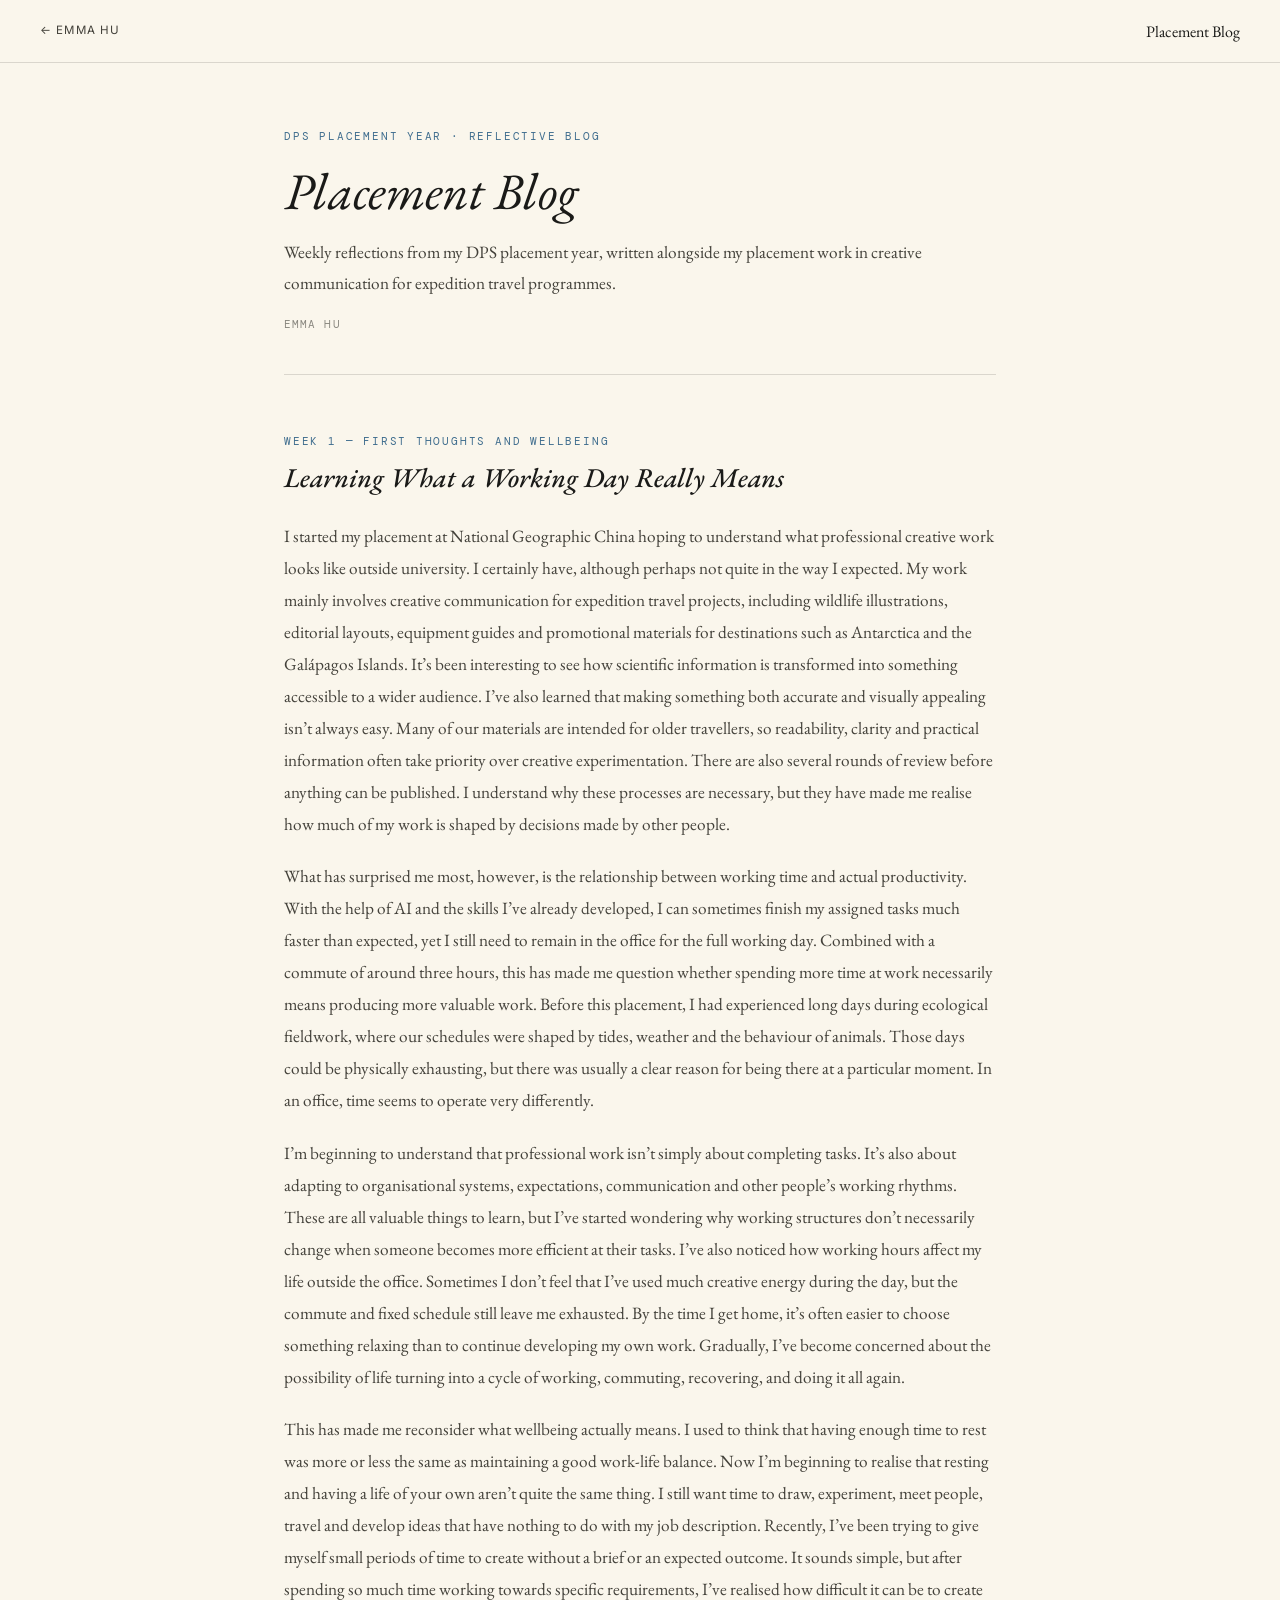
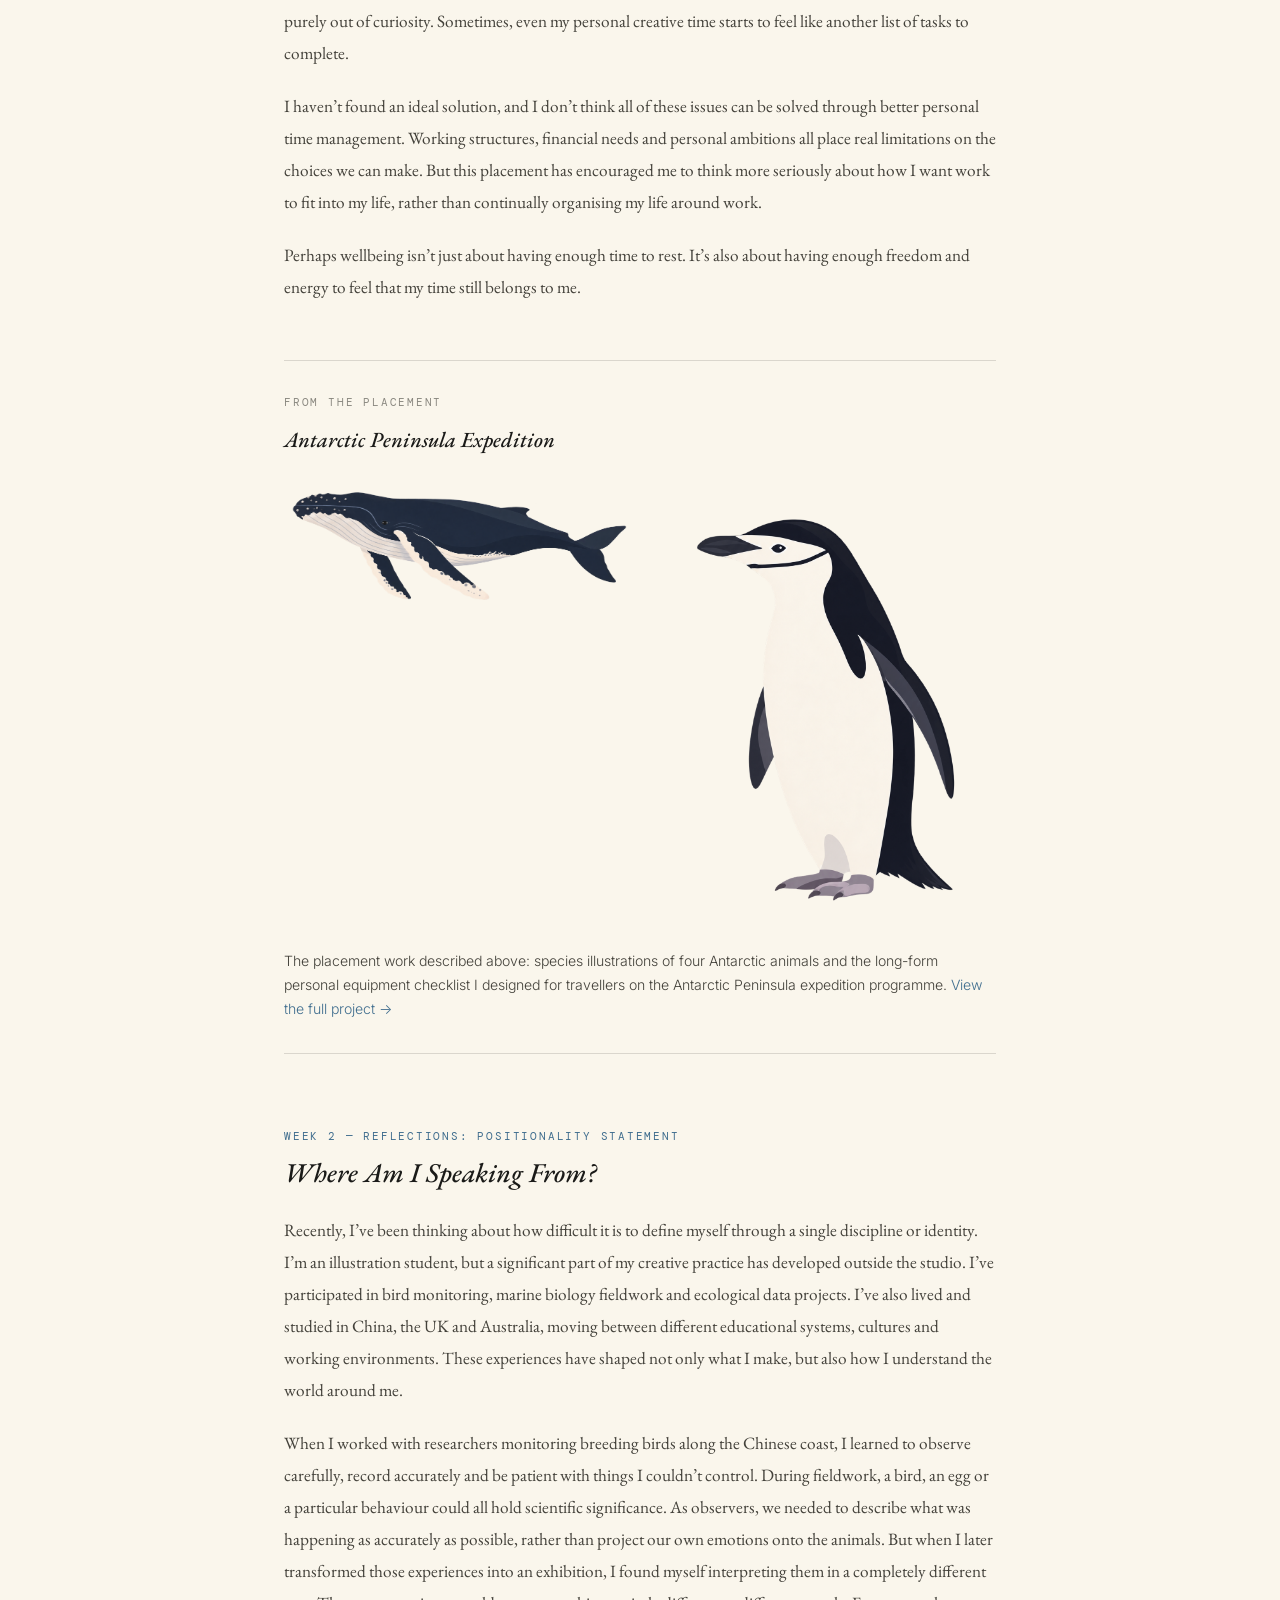
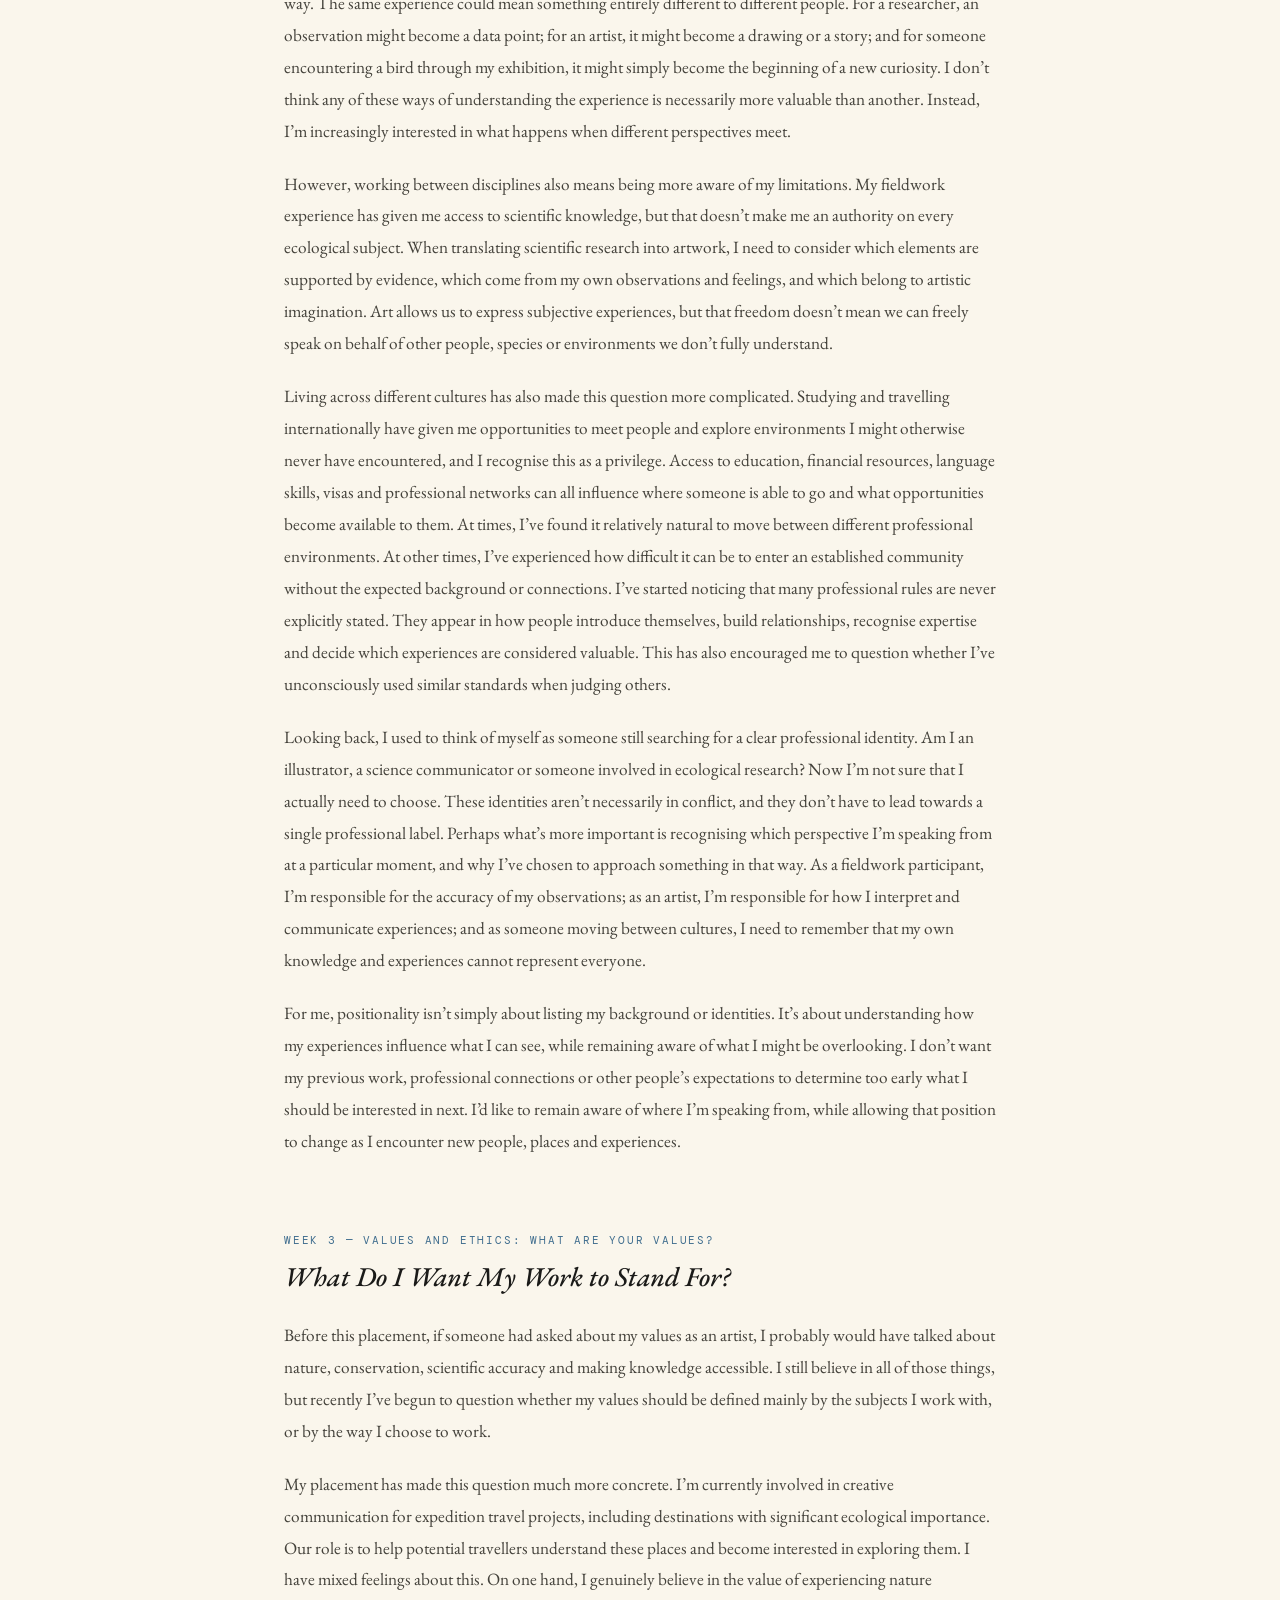
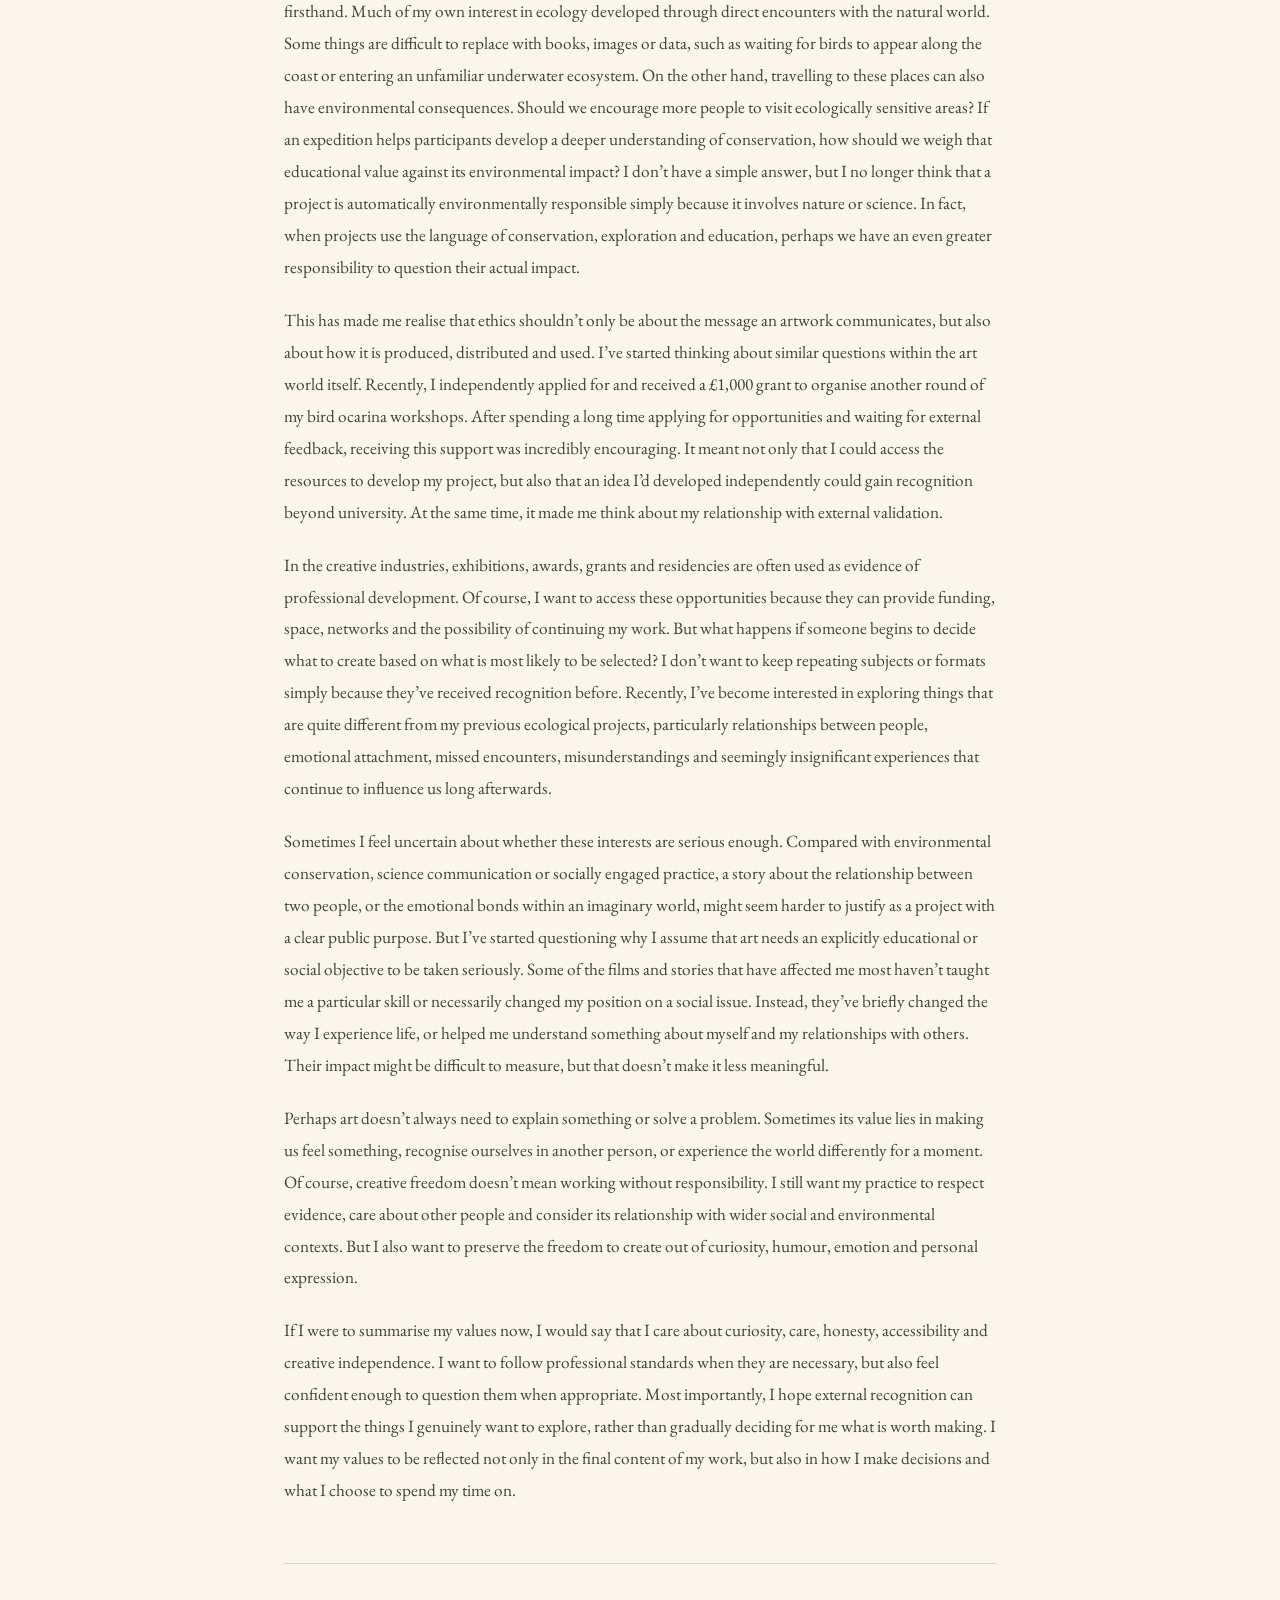
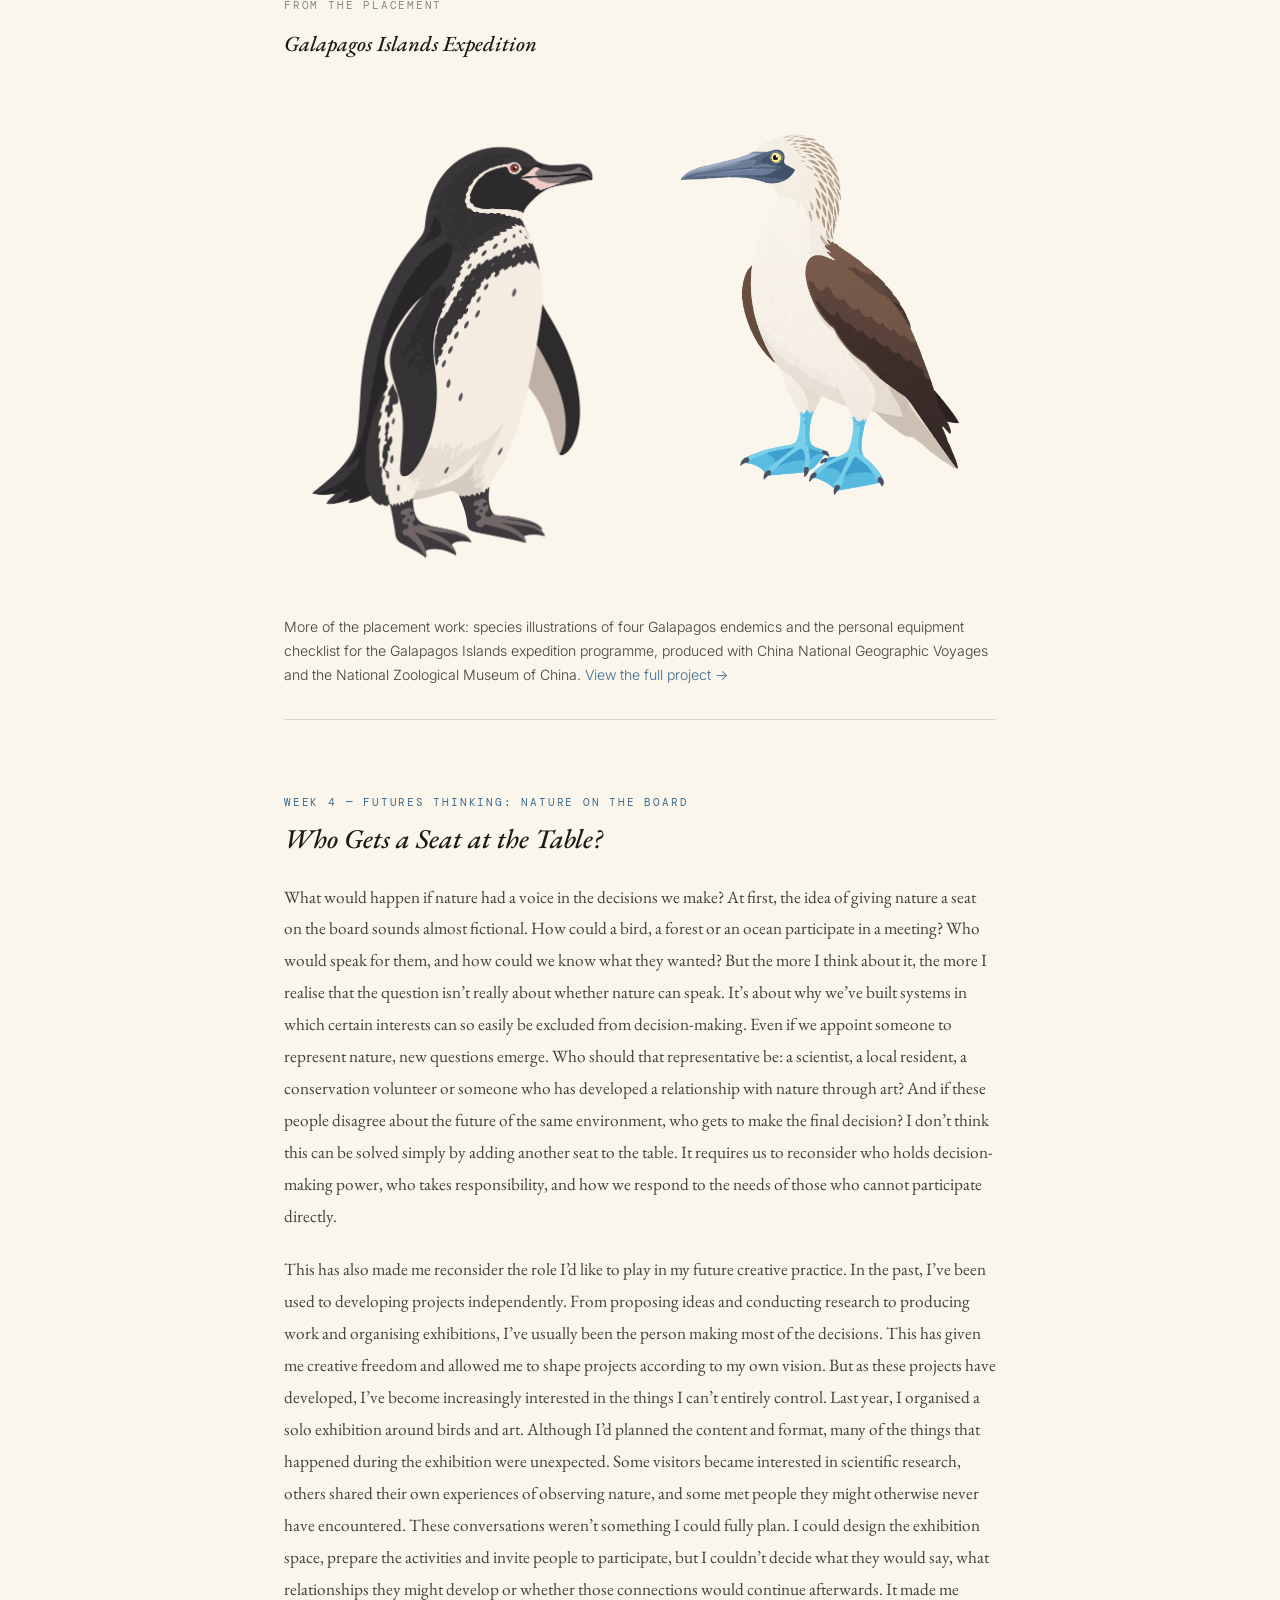
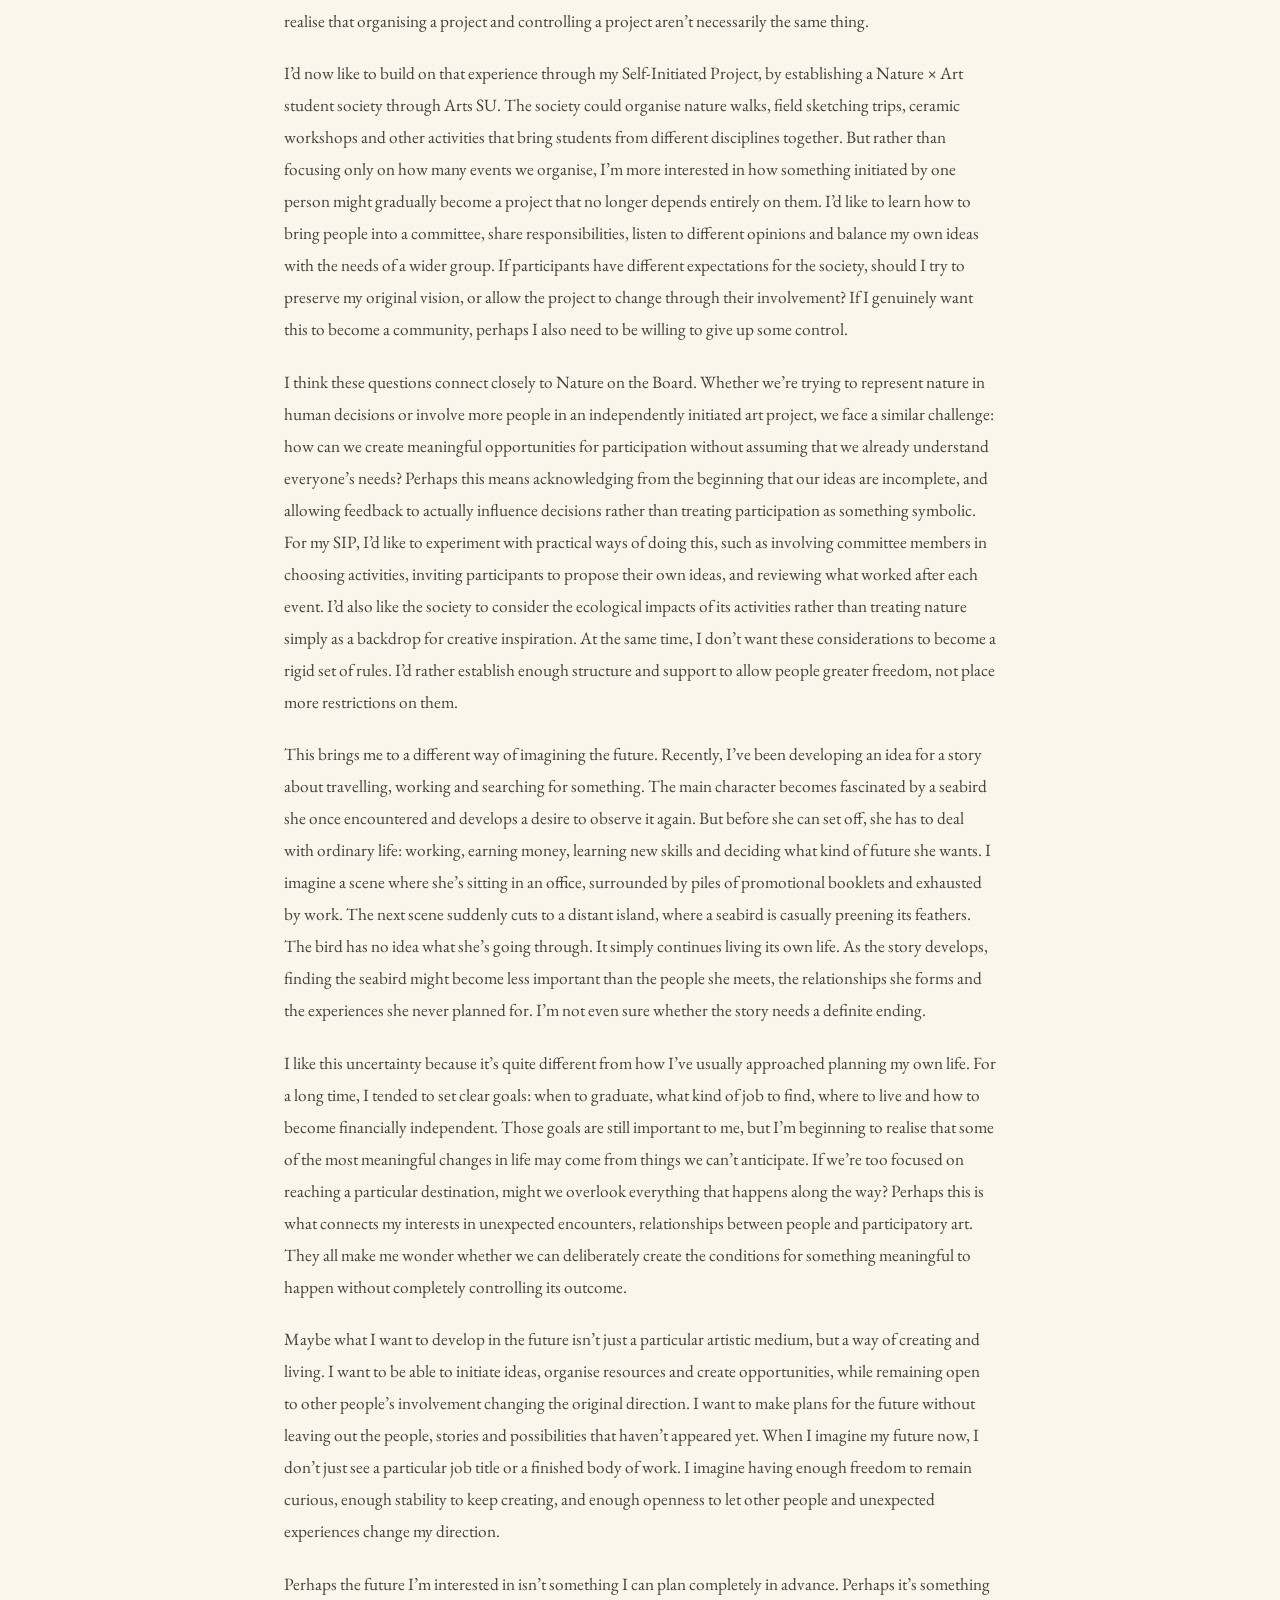
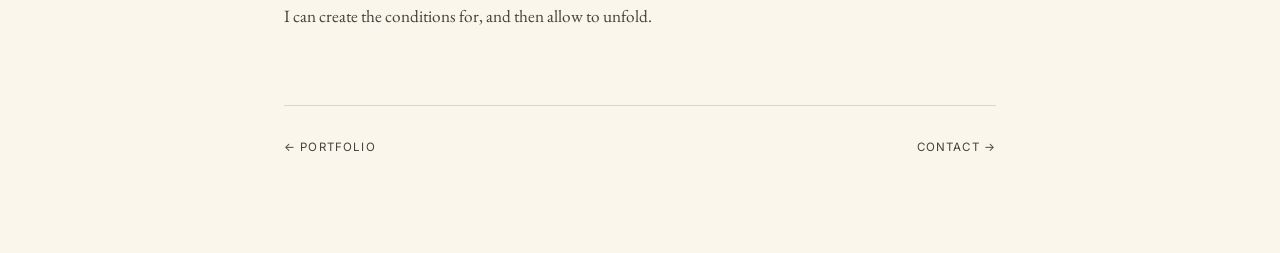
==== dps-blog.html @ 4bc69ae4 "Add DPS placement blog page with Week 1-4 reflections" ====
<!DOCTYPE html>
<html lang="en">
<head>
<meta charset="UTF-8">
<meta name="viewport" content="width=device-width, initial-scale=1.0">
<title>Placement Blog — Emma Hu</title>
<link rel="preconnect" href="https://fonts.googleapis.com">
<link rel="preconnect" href="https://fonts.gstatic.com" crossorigin>
<link href="https://fonts.googleapis.com/css2?family=EB+Garamond:ital,wght@0,400;0,500;1,400;1,500&family=DM+Mono:wght@300;400&family=Inter:wght@300;400;500&display=swap" rel="stylesheet">
<style>
  :root {
    --ink: #1a1a18;
    --ink-2: #43413a;
    --ink-3: #8a8880;
    --accent: #3f6d8e;
    --rule: rgba(26,24,20,0.14);
    --serif: 'EB Garamond', Georgia, serif;
    --mono: 'DM Mono', monospace;
    --sans: 'Inter', system-ui, sans-serif;
  }
  *, *::before, *::after { box-sizing: border-box; margin: 0; padding: 0; }
  body {
    background: #faf6ec;
    color: var(--ink);
    font-family: var(--serif);
    font-size: 18px;
    line-height: 1.7;
    -webkit-font-smoothing: antialiased;
  }
  nav {
    display: flex;
    align-items: center;
    justify-content: space-between;
    padding: 1.1rem 2.5rem;
    border-bottom: 0.5px solid var(--rule);
  }
  .nav-back {
    font-family: var(--sans);
    font-size: 0.72rem;
    letter-spacing: 0.1em;
    text-transform: uppercase;
    color: var(--ink-2);
    text-decoration: none;
  }
  .nav-back:hover { color: var(--accent); }
  .nav-title { font-family: var(--serif); font-size: 1rem; }
  .wrap { max-width: 760px; margin: 0 auto; padding: 4rem 1.5rem 6rem; }
  .eyebrow {
    font-family: var(--mono);
    font-size: 0.7rem;
    letter-spacing: 0.16em;
    text-transform: uppercase;
    color: var(--accent);
    margin-bottom: 1rem;
  }
  h1 {
    font-family: var(--serif);
    font-size: clamp(2rem, 5vw, 3.2rem);
    font-weight: 400;
    font-style: italic;
    line-height: 1.15;
    margin-bottom: 1rem;
  }
  .intro {
    font-size: 1.08rem;
    color: var(--ink-2);
    line-height: 1.8;
    margin-bottom: 1rem;
    max-width: 640px;
  }
  .byline {
    font-family: var(--mono);
    font-size: 0.68rem;
    letter-spacing: 0.1em;
    color: var(--ink-3);
    text-transform: uppercase;
    padding-bottom: 2.5rem;
    border-bottom: 0.5px solid var(--rule);
    margin-bottom: 3.5rem;
  }
  article { margin-bottom: 4.5rem; }
  .week-label {
    font-family: var(--mono);
    font-size: 0.7rem;
    letter-spacing: 0.16em;
    text-transform: uppercase;
    color: var(--accent);
    margin-bottom: 0.6rem;
  }
  h2 {
    font-family: var(--serif);
    font-size: 1.7rem;
    font-weight: 500;
    font-style: italic;
    line-height: 1.25;
    margin-bottom: 1.6rem;
  }
  article p {
    font-size: 1.08rem;
    color: var(--ink-2);
    line-height: 1.85;
    margin-bottom: 1.3rem;
  }
  article p:last-child { margin-bottom: 0; }
  .project-insert {
    border-top: 0.5px solid var(--rule);
    border-bottom: 0.5px solid var(--rule);
    padding: 2rem 0;
    margin: -1rem 0 4.5rem;
  }
  .project-insert .week-label { color: var(--ink-3); }
  .project-insert h3 {
    font-family: var(--serif);
    font-size: 1.35rem;
    font-weight: 500;
    font-style: italic;
    margin-bottom: 1.2rem;
  }
  .insert-grid {
    display: grid;
    grid-template-columns: 1fr 1fr;
    gap: 1rem;
    margin-bottom: 1rem;
  }
  .insert-grid img { width: 100%; height: auto; display: block; }
  .insert-text {
    font-family: var(--sans);
    font-size: 0.88rem;
    font-weight: 300;
    color: var(--ink-2);
    line-height: 1.7;
  }
  .insert-text a { color: var(--accent); text-decoration: none; }
  .insert-text a:hover { text-decoration: underline; }
  .end-mark {
    border-top: 0.5px solid var(--rule);
    padding-top: 2rem;
    display: flex;
    justify-content: space-between;
  }
  .end-mark a {
    font-family: var(--sans);
    font-size: 0.72rem;
    letter-spacing: 0.1em;
    text-transform: uppercase;
    color: var(--ink-2);
    text-decoration: none;
  }
  .end-mark a:hover { color: var(--accent); }
  @media (max-width: 640px) {
    .wrap { padding: 3rem 1.2rem 5rem; }
    .insert-grid { grid-template-columns: 1fr; }
  }
</style>
</head>
<body>

<nav>
  <a href="index.html" class="nav-back">← Emma Hu</a>
  <span class="nav-title">Placement Blog</span>
</nav>

<div class="wrap">

  <p class="eyebrow">DPS Placement Year · Reflective Blog</p>
  <h1>Placement Blog</h1>
  <p class="intro">Weekly reflections from my DPS placement year, written alongside my placement work in creative communication for expedition travel programmes.</p>
  <p class="byline">Emma Hu</p>

  <article>
    <p class="week-label">Week 1 — First Thoughts and Wellbeing</p>
    <h2>Learning What a Working Day Really Means</h2>
    <p>I started my placement at National Geographic China hoping to understand what professional creative work looks like outside university. I certainly have, although perhaps not quite in the way I expected. My work mainly involves creative communication for expedition travel projects, including wildlife illustrations, editorial layouts, equipment guides and promotional materials for destinations such as Antarctica and the Galápagos Islands. It’s been interesting to see how scientific information is transformed into something accessible to a wider audience. I’ve also learned that making something both accurate and visually appealing isn’t always easy. Many of our materials are intended for older travellers, so readability, clarity and practical information often take priority over creative experimentation. There are also several rounds of review before anything can be published. I understand why these processes are necessary, but they have made me realise how much of my work is shaped by decisions made by other people.</p>
    <p>What has surprised me most, however, is the relationship between working time and actual productivity. With the help of AI and the skills I’ve already developed, I can sometimes finish my assigned tasks much faster than expected, yet I still need to remain in the office for the full working day. Combined with a commute of around three hours, this has made me question whether spending more time at work necessarily means producing more valuable work. Before this placement, I had experienced long days during ecological fieldwork, where our schedules were shaped by tides, weather and the behaviour of animals. Those days could be physically exhausting, but there was usually a clear reason for being there at a particular moment. In an office, time seems to operate very differently.</p>
    <p>I’m beginning to understand that professional work isn’t simply about completing tasks. It’s also about adapting to organisational systems, expectations, communication and other people’s working rhythms. These are all valuable things to learn, but I’ve started wondering why working structures don’t necessarily change when someone becomes more efficient at their tasks. I’ve also noticed how working hours affect my life outside the office. Sometimes I don’t feel that I’ve used much creative energy during the day, but the commute and fixed schedule still leave me exhausted. By the time I get home, it’s often easier to choose something relaxing than to continue developing my own work. Gradually, I’ve become concerned about the possibility of life turning into a cycle of working, commuting, recovering, and doing it all again.</p>
    <p>This has made me reconsider what wellbeing actually means. I used to think that having enough time to rest was more or less the same as maintaining a good work-life balance. Now I’m beginning to realise that resting and having a life of your own aren’t quite the same thing. I still want time to draw, experiment, meet people, travel and develop ideas that have nothing to do with my job description. Recently, I’ve been trying to give myself small periods of time to create without a brief or an expected outcome. It sounds simple, but after spending so much time working towards specific requirements, I’ve realised how difficult it can be to create purely out of curiosity. Sometimes, even my personal creative time starts to feel like another list of tasks to complete.</p>
    <p>I haven’t found an ideal solution, and I don’t think all of these issues can be solved through better personal time management. Working structures, financial needs and personal ambitions all place real limitations on the choices we can make. But this placement has encouraged me to think more seriously about how I want work to fit into my life, rather than continually organising my life around work.</p>
    <p>Perhaps wellbeing isn’t just about having enough time to rest. It’s also about having enough freedom and energy to feel that my time still belongs to me.</p>
  </article>

  <div class="project-insert">
    <p class="week-label">From the placement</p>
    <h3>Antarctic Peninsula Expedition</h3>
    <div class="insert-grid">
      <img src="antarctic-humpback-whale.png" alt="Scientific illustration of a humpback whale surfacing"/>
      <img src="antarctic-chinstrap-penguin.png" alt="Scientific illustration of a chinstrap penguin standing on snow"/>
    </div>
    <p class="insert-text">The placement work described above: species illustrations of four Antarctic animals and the long-form personal equipment checklist I designed for travellers on the Antarctic Peninsula expedition programme. <a href="project-08.html">View the full project →</a></p>
  </div>

  <article>
    <p class="week-label">Week 2 — Reflections: Positionality Statement</p>
    <h2>Where Am I Speaking From?</h2>
    <p>Recently, I’ve been thinking about how difficult it is to define myself through a single discipline or identity. I’m an illustration student, but a significant part of my creative practice has developed outside the studio. I’ve participated in bird monitoring, marine biology fieldwork and ecological data projects. I’ve also lived and studied in China, the UK and Australia, moving between different educational systems, cultures and working environments. These experiences have shaped not only what I make, but also how I understand the world around me.</p>
    <p>When I worked with researchers monitoring breeding birds along the Chinese coast, I learned to observe carefully, record accurately and be patient with things I couldn’t control. During fieldwork, a bird, an egg or a particular behaviour could all hold scientific significance. As observers, we needed to describe what was happening as accurately as possible, rather than project our own emotions onto the animals. But when I later transformed those experiences into an exhibition, I found myself interpreting them in a completely different way. The same experience could mean something entirely different to different people. For a researcher, an observation might become a data point; for an artist, it might become a drawing or a story; and for someone encountering a bird through my exhibition, it might simply become the beginning of a new curiosity. I don’t think any of these ways of understanding the experience is necessarily more valuable than another. Instead, I’m increasingly interested in what happens when different perspectives meet.</p>
    <p>However, working between disciplines also means being more aware of my limitations. My fieldwork experience has given me access to scientific knowledge, but that doesn’t make me an authority on every ecological subject. When translating scientific research into artwork, I need to consider which elements are supported by evidence, which come from my own observations and feelings, and which belong to artistic imagination. Art allows us to express subjective experiences, but that freedom doesn’t mean we can freely speak on behalf of other people, species or environments we don’t fully understand.</p>
    <p>Living across different cultures has also made this question more complicated. Studying and travelling internationally have given me opportunities to meet people and explore environments I might otherwise never have encountered, and I recognise this as a privilege. Access to education, financial resources, language skills, visas and professional networks can all influence where someone is able to go and what opportunities become available to them. At times, I’ve found it relatively natural to move between different professional environments. At other times, I’ve experienced how difficult it can be to enter an established community without the expected background or connections. I’ve started noticing that many professional rules are never explicitly stated. They appear in how people introduce themselves, build relationships, recognise expertise and decide which experiences are considered valuable. This has also encouraged me to question whether I’ve unconsciously used similar standards when judging others.</p>
    <p>Looking back, I used to think of myself as someone still searching for a clear professional identity. Am I an illustrator, a science communicator or someone involved in ecological research? Now I’m not sure that I actually need to choose. These identities aren’t necessarily in conflict, and they don’t have to lead towards a single professional label. Perhaps what’s more important is recognising which perspective I’m speaking from at a particular moment, and why I’ve chosen to approach something in that way. As a fieldwork participant, I’m responsible for the accuracy of my observations; as an artist, I’m responsible for how I interpret and communicate experiences; and as someone moving between cultures, I need to remember that my own knowledge and experiences cannot represent everyone.</p>
    <p>For me, positionality isn’t simply about listing my background or identities. It’s about understanding how my experiences influence what I can see, while remaining aware of what I might be overlooking. I don’t want my previous work, professional connections or other people’s expectations to determine too early what I should be interested in next. I’d like to remain aware of where I’m speaking from, while allowing that position to change as I encounter new people, places and experiences.</p>
  </article>

  <article>
    <p class="week-label">Week 3 — Values and Ethics: What Are Your Values?</p>
    <h2>What Do I Want My Work to Stand For?</h2>
    <p>Before this placement, if someone had asked about my values as an artist, I probably would have talked about nature, conservation, scientific accuracy and making knowledge accessible. I still believe in all of those things, but recently I’ve begun to question whether my values should be defined mainly by the subjects I work with, or by the way I choose to work.</p>
    <p>My placement has made this question much more concrete. I’m currently involved in creative communication for expedition travel projects, including destinations with significant ecological importance. Our role is to help potential travellers understand these places and become interested in exploring them. I have mixed feelings about this. On one hand, I genuinely believe in the value of experiencing nature firsthand. Much of my own interest in ecology developed through direct encounters with the natural world. Some things are difficult to replace with books, images or data, such as waiting for birds to appear along the coast or entering an unfamiliar underwater ecosystem. On the other hand, travelling to these places can also have environmental consequences. Should we encourage more people to visit ecologically sensitive areas? If an expedition helps participants develop a deeper understanding of conservation, how should we weigh that educational value against its environmental impact? I don’t have a simple answer, but I no longer think that a project is automatically environmentally responsible simply because it involves nature or science. In fact, when projects use the language of conservation, exploration and education, perhaps we have an even greater responsibility to question their actual impact.</p>
    <p>This has made me realise that ethics shouldn’t only be about the message an artwork communicates, but also about how it is produced, distributed and used. I’ve started thinking about similar questions within the art world itself. Recently, I independently applied for and received a £1,000 grant to organise another round of my bird ocarina workshops. After spending a long time applying for opportunities and waiting for external feedback, receiving this support was incredibly encouraging. It meant not only that I could access the resources to develop my project, but also that an idea I’d developed independently could gain recognition beyond university. At the same time, it made me think about my relationship with external validation.</p>
    <p>In the creative industries, exhibitions, awards, grants and residencies are often used as evidence of professional development. Of course, I want to access these opportunities because they can provide funding, space, networks and the possibility of continuing my work. But what happens if someone begins to decide what to create based on what is most likely to be selected? I don’t want to keep repeating subjects or formats simply because they’ve received recognition before. Recently, I’ve become interested in exploring things that are quite different from my previous ecological projects, particularly relationships between people, emotional attachment, missed encounters, misunderstandings and seemingly insignificant experiences that continue to influence us long afterwards.</p>
    <p>Sometimes I feel uncertain about whether these interests are serious enough. Compared with environmental conservation, science communication or socially engaged practice, a story about the relationship between two people, or the emotional bonds within an imaginary world, might seem harder to justify as a project with a clear public purpose. But I’ve started questioning why I assume that art needs an explicitly educational or social objective to be taken seriously. Some of the films and stories that have affected me most haven’t taught me a particular skill or necessarily changed my position on a social issue. Instead, they’ve briefly changed the way I experience life, or helped me understand something about myself and my relationships with others. Their impact might be difficult to measure, but that doesn’t make it less meaningful.</p>
    <p>Perhaps art doesn’t always need to explain something or solve a problem. Sometimes its value lies in making us feel something, recognise ourselves in another person, or experience the world differently for a moment. Of course, creative freedom doesn’t mean working without responsibility. I still want my practice to respect evidence, care about other people and consider its relationship with wider social and environmental contexts. But I also want to preserve the freedom to create out of curiosity, humour, emotion and personal expression.</p>
    <p>If I were to summarise my values now, I would say that I care about curiosity, care, honesty, accessibility and creative independence. I want to follow professional standards when they are necessary, but also feel confident enough to question them when appropriate. Most importantly, I hope external recognition can support the things I genuinely want to explore, rather than gradually deciding for me what is worth making. I want my values to be reflected not only in the final content of my work, but also in how I make decisions and what I choose to spend my time on.</p>
  </article>

  <div class="project-insert">
    <p class="week-label">From the placement</p>
    <h3>Galapagos Islands Expedition</h3>
    <div class="insert-grid">
      <img src="galapagos-penguin.png" alt="Scientific illustration of a Galapagos penguin standing"/>
      <img src="galapagos-blue-footed-booby.png" alt="Scientific illustration of a blue-footed booby standing"/>
    </div>
    <p class="insert-text">More of the placement work: species illustrations of four Galapagos endemics and the personal equipment checklist for the Galapagos Islands expedition programme, produced with China National Geographic Voyages and the National Zoological Museum of China. <a href="project-09.html">View the full project →</a></p>
  </div>

  <article>
    <p class="week-label">Week 4 — Futures Thinking: Nature on the Board</p>
    <h2>Who Gets a Seat at the Table?</h2>
    <p>What would happen if nature had a voice in the decisions we make? At first, the idea of giving nature a seat on the board sounds almost fictional. How could a bird, a forest or an ocean participate in a meeting? Who would speak for them, and how could we know what they wanted? But the more I think about it, the more I realise that the question isn’t really about whether nature can speak. It’s about why we’ve built systems in which certain interests can so easily be excluded from decision-making. Even if we appoint someone to represent nature, new questions emerge. Who should that representative be: a scientist, a local resident, a conservation volunteer or someone who has developed a relationship with nature through art? And if these people disagree about the future of the same environment, who gets to make the final decision? I don’t think this can be solved simply by adding another seat to the table. It requires us to reconsider who holds decision-making power, who takes responsibility, and how we respond to the needs of those who cannot participate directly.</p>
    <p>This has also made me reconsider the role I’d like to play in my future creative practice. In the past, I’ve been used to developing projects independently. From proposing ideas and conducting research to producing work and organising exhibitions, I’ve usually been the person making most of the decisions. This has given me creative freedom and allowed me to shape projects according to my own vision. But as these projects have developed, I’ve become increasingly interested in the things I can’t entirely control. Last year, I organised a solo exhibition around birds and art. Although I’d planned the content and format, many of the things that happened during the exhibition were unexpected. Some visitors became interested in scientific research, others shared their own experiences of observing nature, and some met people they might otherwise never have encountered. These conversations weren’t something I could fully plan. I could design the exhibition space, prepare the activities and invite people to participate, but I couldn’t decide what they would say, what relationships they might develop or whether those connections would continue afterwards. It made me realise that organising a project and controlling a project aren’t necessarily the same thing.</p>
    <p>I’d now like to build on that experience through my Self-Initiated Project, by establishing a Nature × Art student society through Arts SU. The society could organise nature walks, field sketching trips, ceramic workshops and other activities that bring students from different disciplines together. But rather than focusing only on how many events we organise, I’m more interested in how something initiated by one person might gradually become a project that no longer depends entirely on them. I’d like to learn how to bring people into a committee, share responsibilities, listen to different opinions and balance my own ideas with the needs of a wider group. If participants have different expectations for the society, should I try to preserve my original vision, or allow the project to change through their involvement? If I genuinely want this to become a community, perhaps I also need to be willing to give up some control.</p>
    <p>I think these questions connect closely to Nature on the Board. Whether we’re trying to represent nature in human decisions or involve more people in an independently initiated art project, we face a similar challenge: how can we create meaningful opportunities for participation without assuming that we already understand everyone’s needs? Perhaps this means acknowledging from the beginning that our ideas are incomplete, and allowing feedback to actually influence decisions rather than treating participation as something symbolic. For my SIP, I’d like to experiment with practical ways of doing this, such as involving committee members in choosing activities, inviting participants to propose their own ideas, and reviewing what worked after each event. I’d also like the society to consider the ecological impacts of its activities rather than treating nature simply as a backdrop for creative inspiration. At the same time, I don’t want these considerations to become a rigid set of rules. I’d rather establish enough structure and support to allow people greater freedom, not place more restrictions on them.</p>
    <p>This brings me to a different way of imagining the future. Recently, I’ve been developing an idea for a story about travelling, working and searching for something. The main character becomes fascinated by a seabird she once encountered and develops a desire to observe it again. But before she can set off, she has to deal with ordinary life: working, earning money, learning new skills and deciding what kind of future she wants. I imagine a scene where she’s sitting in an office, surrounded by piles of promotional booklets and exhausted by work. The next scene suddenly cuts to a distant island, where a seabird is casually preening its feathers. The bird has no idea what she’s going through. It simply continues living its own life. As the story develops, finding the seabird might become less important than the people she meets, the relationships she forms and the experiences she never planned for. I’m not even sure whether the story needs a definite ending.</p>
    <p>I like this uncertainty because it’s quite different from how I’ve usually approached planning my own life. For a long time, I tended to set clear goals: when to graduate, what kind of job to find, where to live and how to become financially independent. Those goals are still important to me, but I’m beginning to realise that some of the most meaningful changes in life may come from things we can’t anticipate. If we’re too focused on reaching a particular destination, might we overlook everything that happens along the way? Perhaps this is what connects my interests in unexpected encounters, relationships between people and participatory art. They all make me wonder whether we can deliberately create the conditions for something meaningful to happen without completely controlling its outcome.</p>
    <p>Maybe what I want to develop in the future isn’t just a particular artistic medium, but a way of creating and living. I want to be able to initiate ideas, organise resources and create opportunities, while remaining open to other people’s involvement changing the original direction. I want to make plans for the future without leaving out the people, stories and possibilities that haven’t appeared yet. When I imagine my future now, I don’t just see a particular job title or a finished body of work. I imagine having enough freedom to remain curious, enough stability to keep creating, and enough openness to let other people and unexpected experiences change my direction.</p>
    <p>Perhaps the future I’m interested in isn’t something I can plan completely in advance. Perhaps it’s something I can create the conditions for, and then allow to unfold.</p>
  </article>

  <div class="end-mark">
    <a href="index.html">← Portfolio</a>
    <a href="index.html#contact">Contact →</a>
  </div>

</div>
</body>
</html>
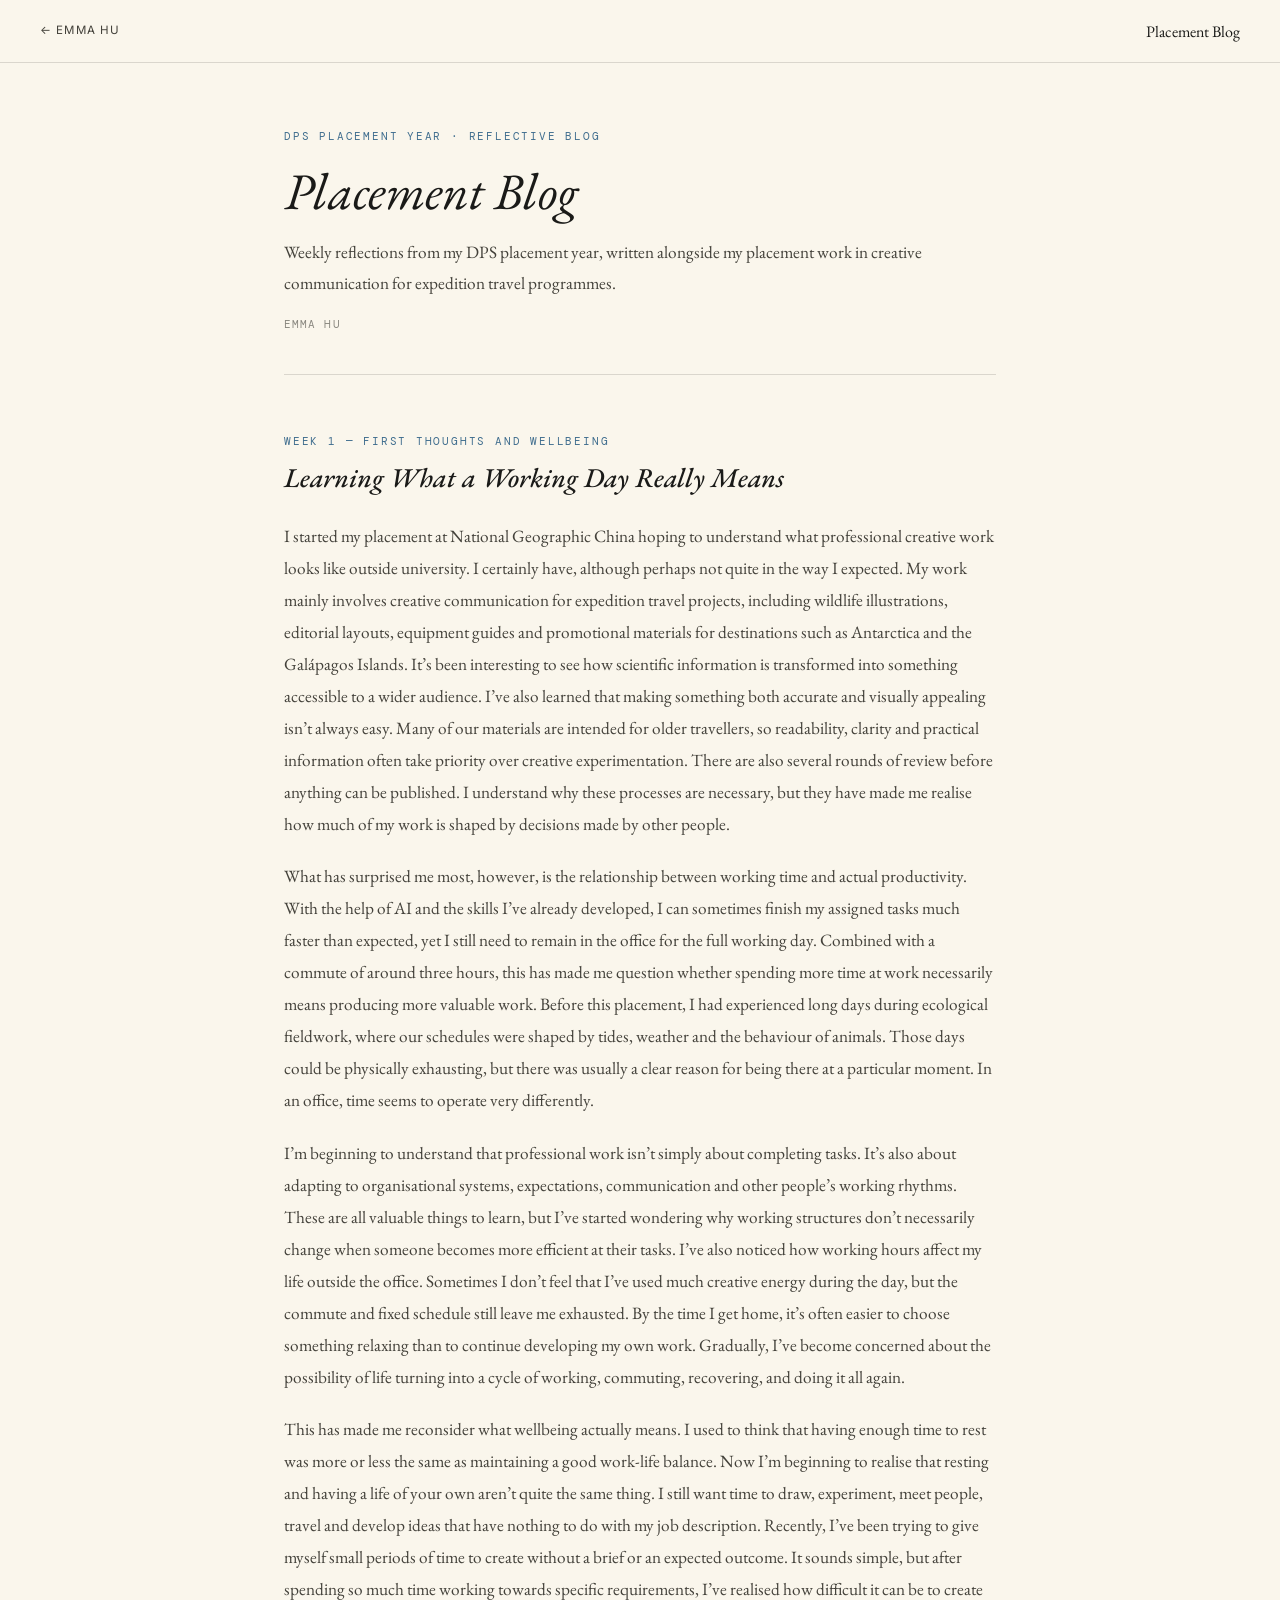
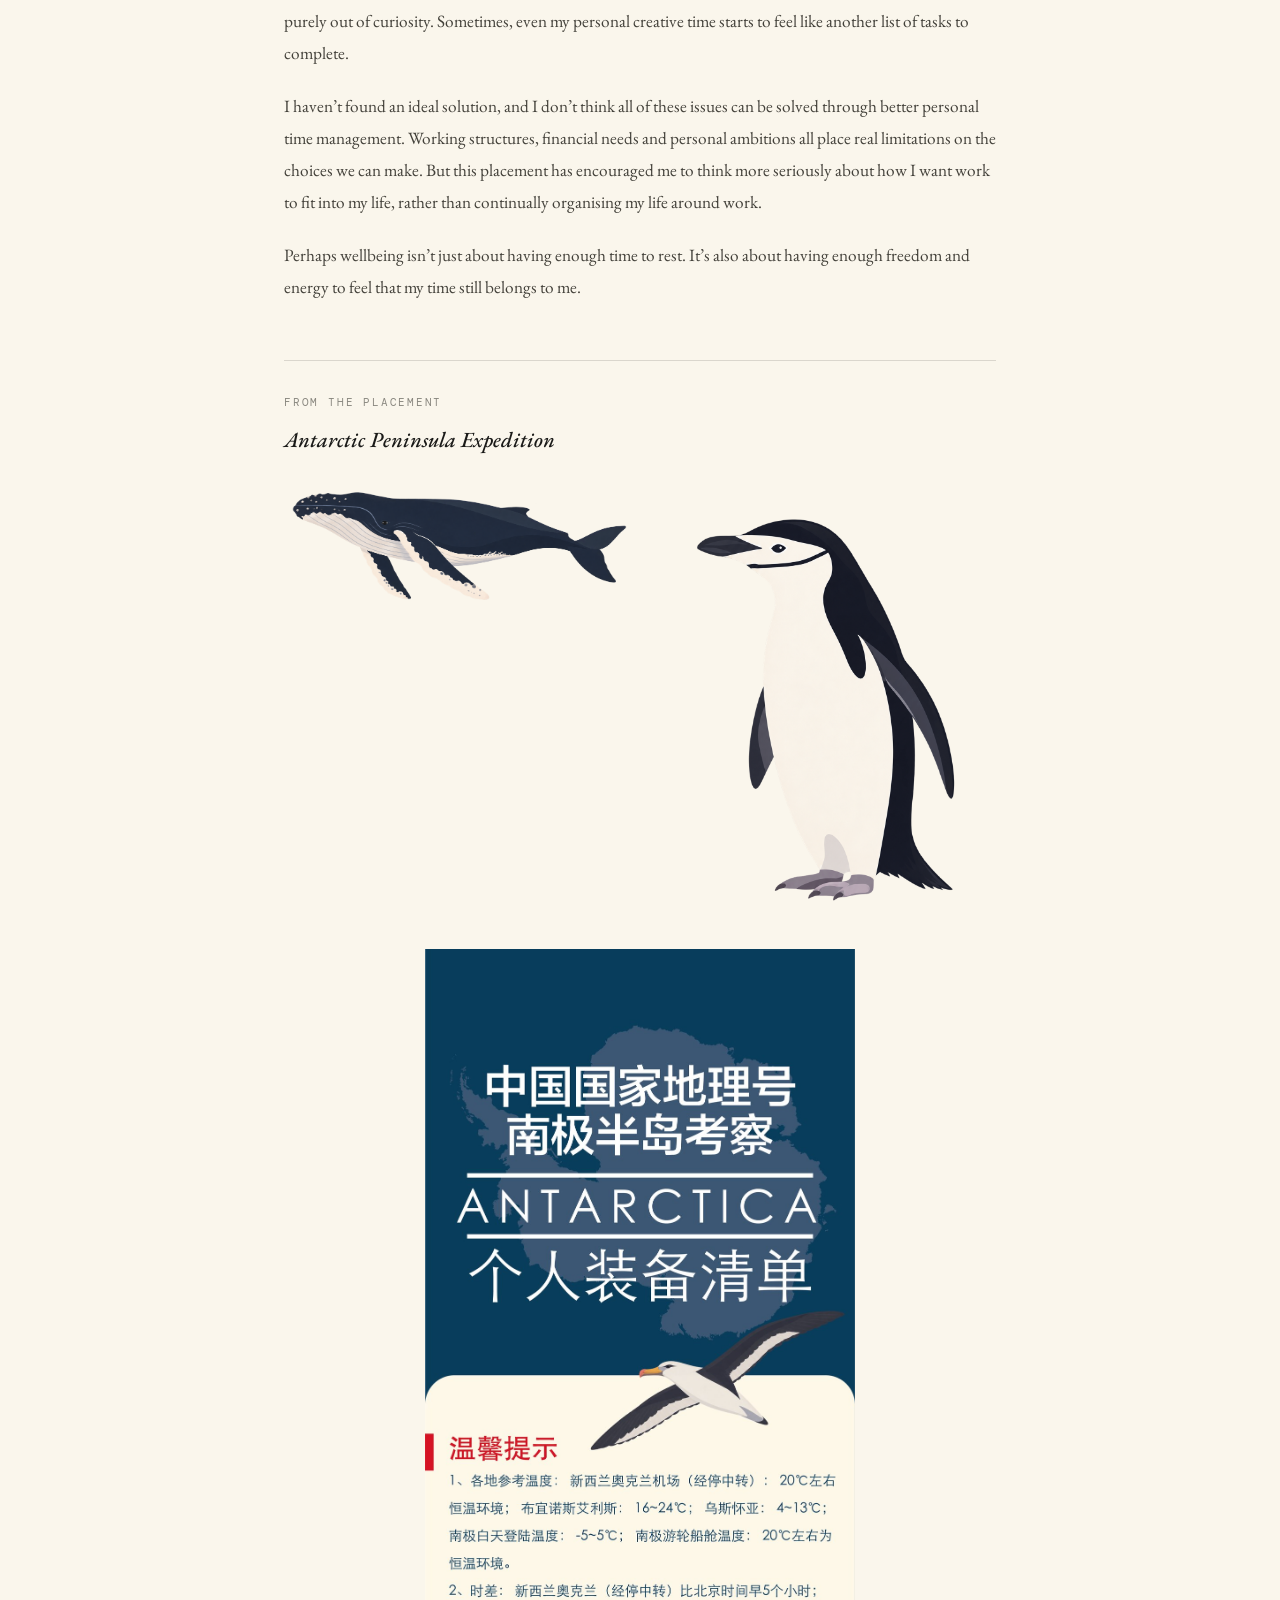
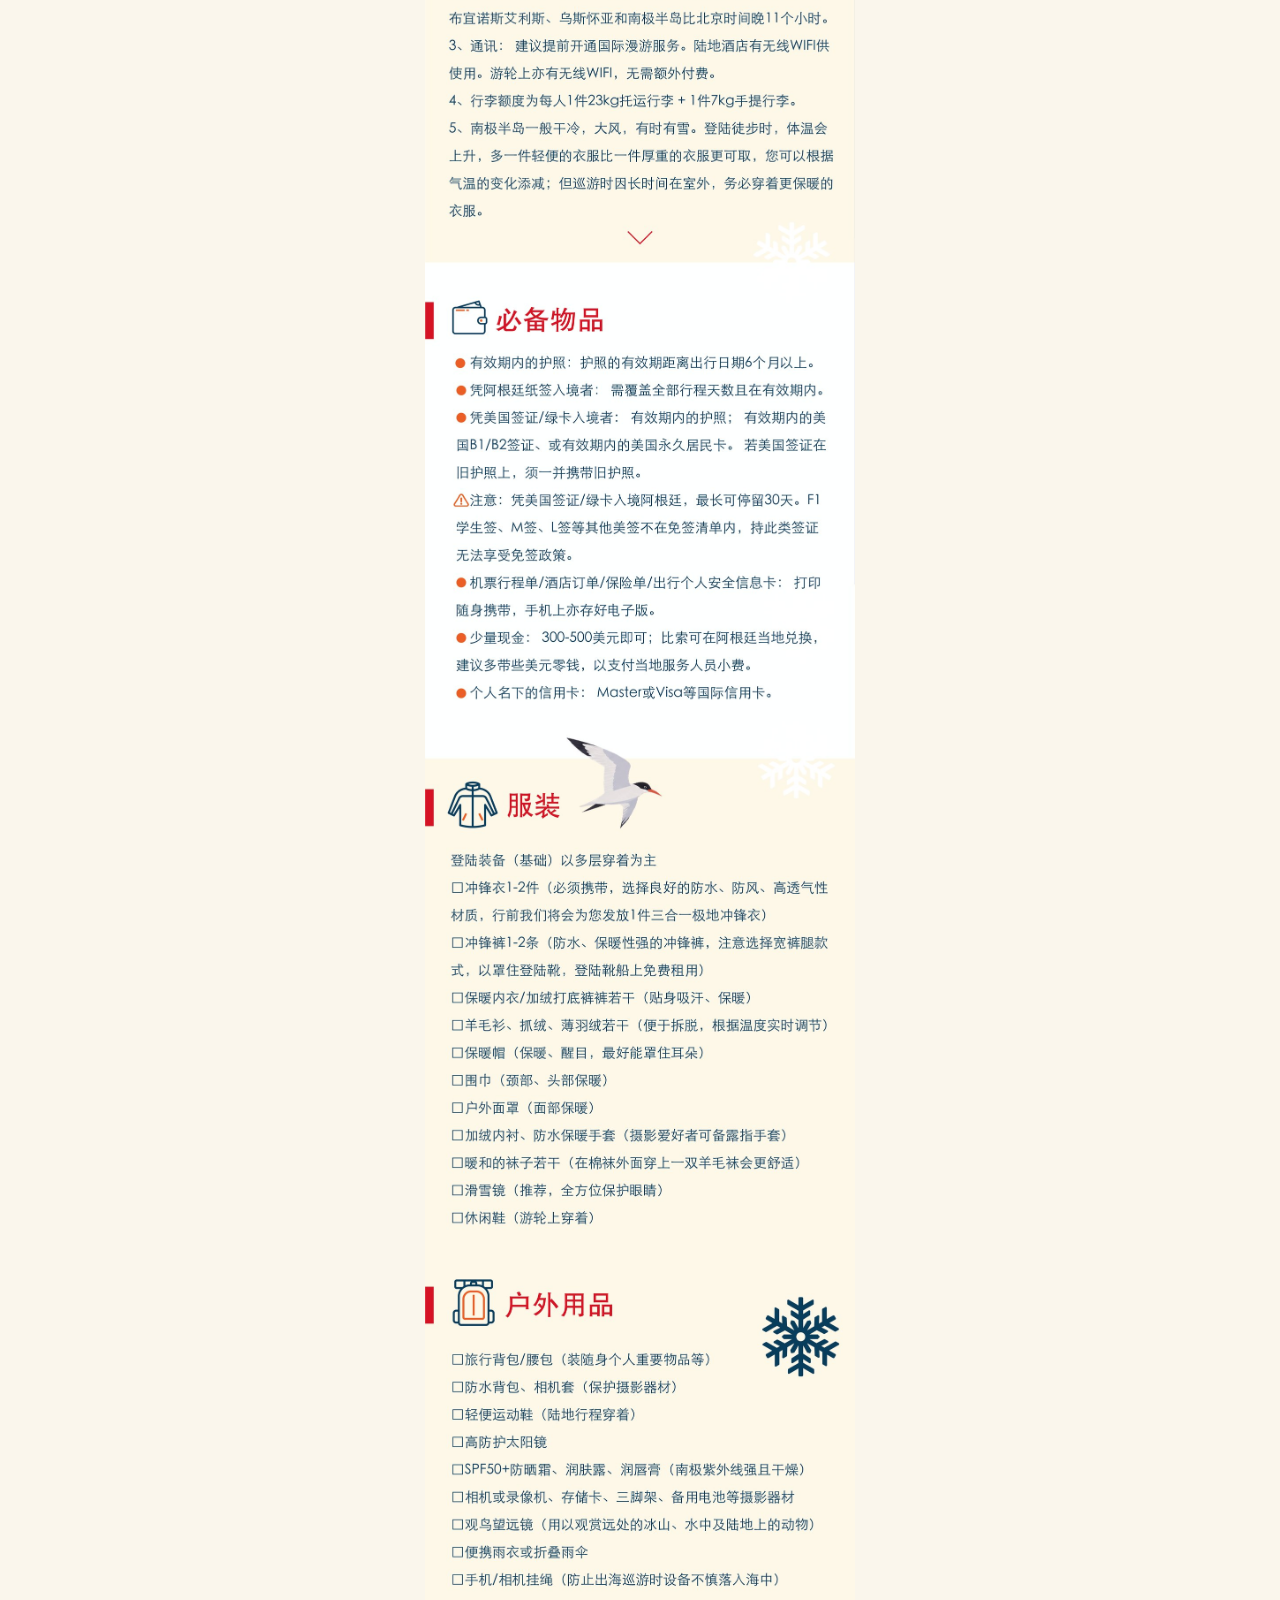
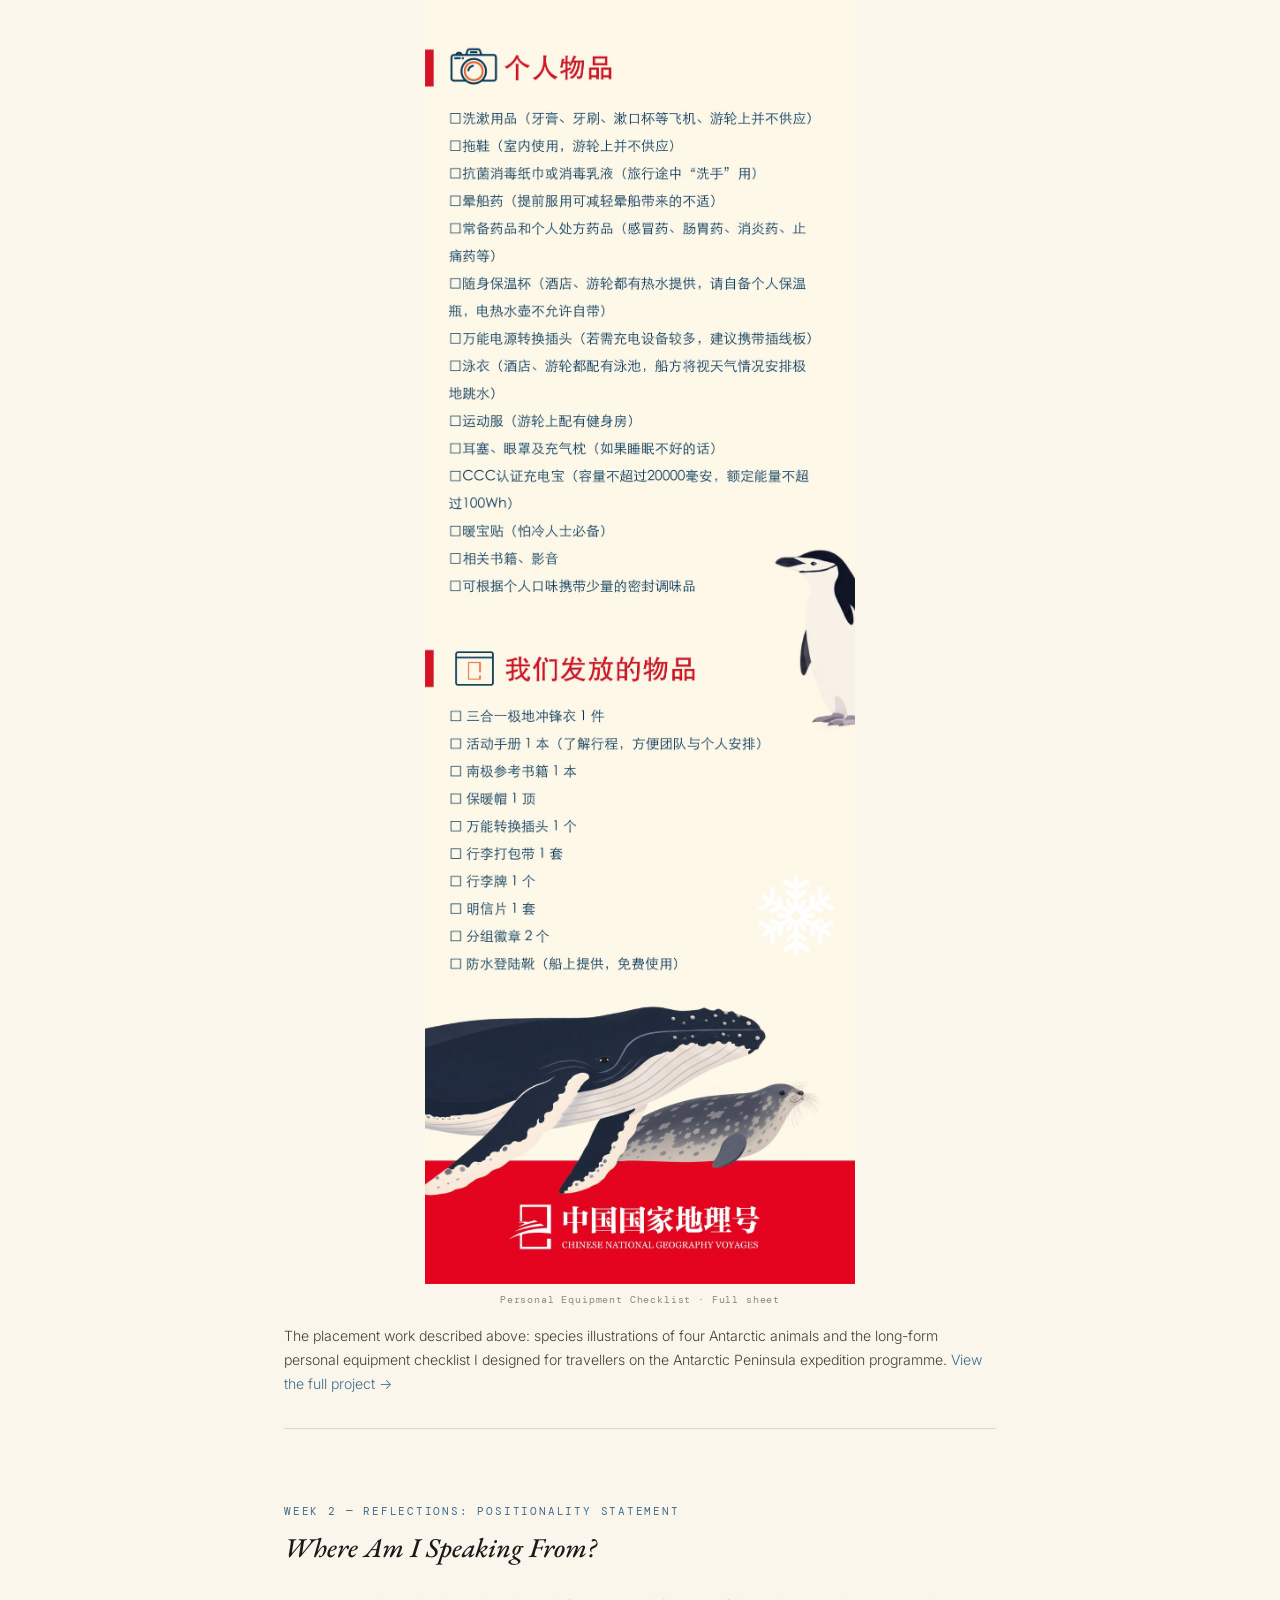
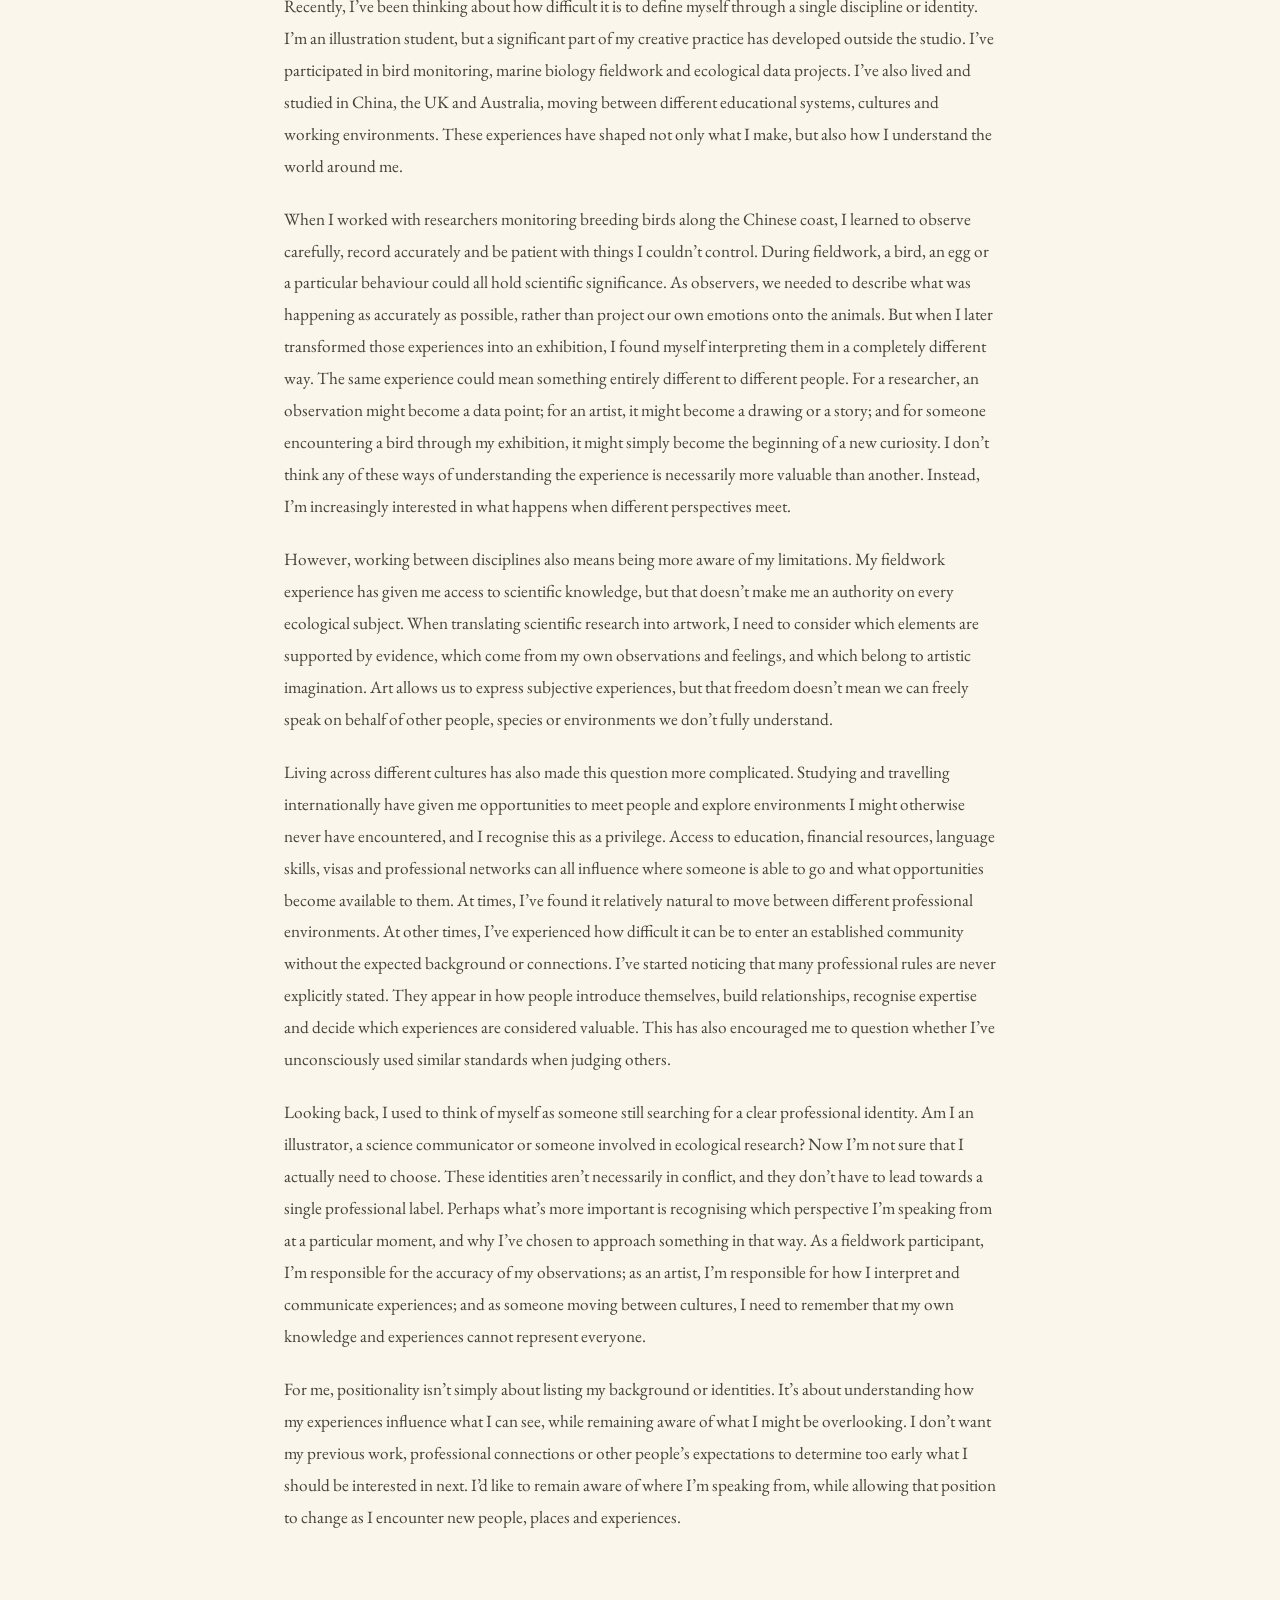
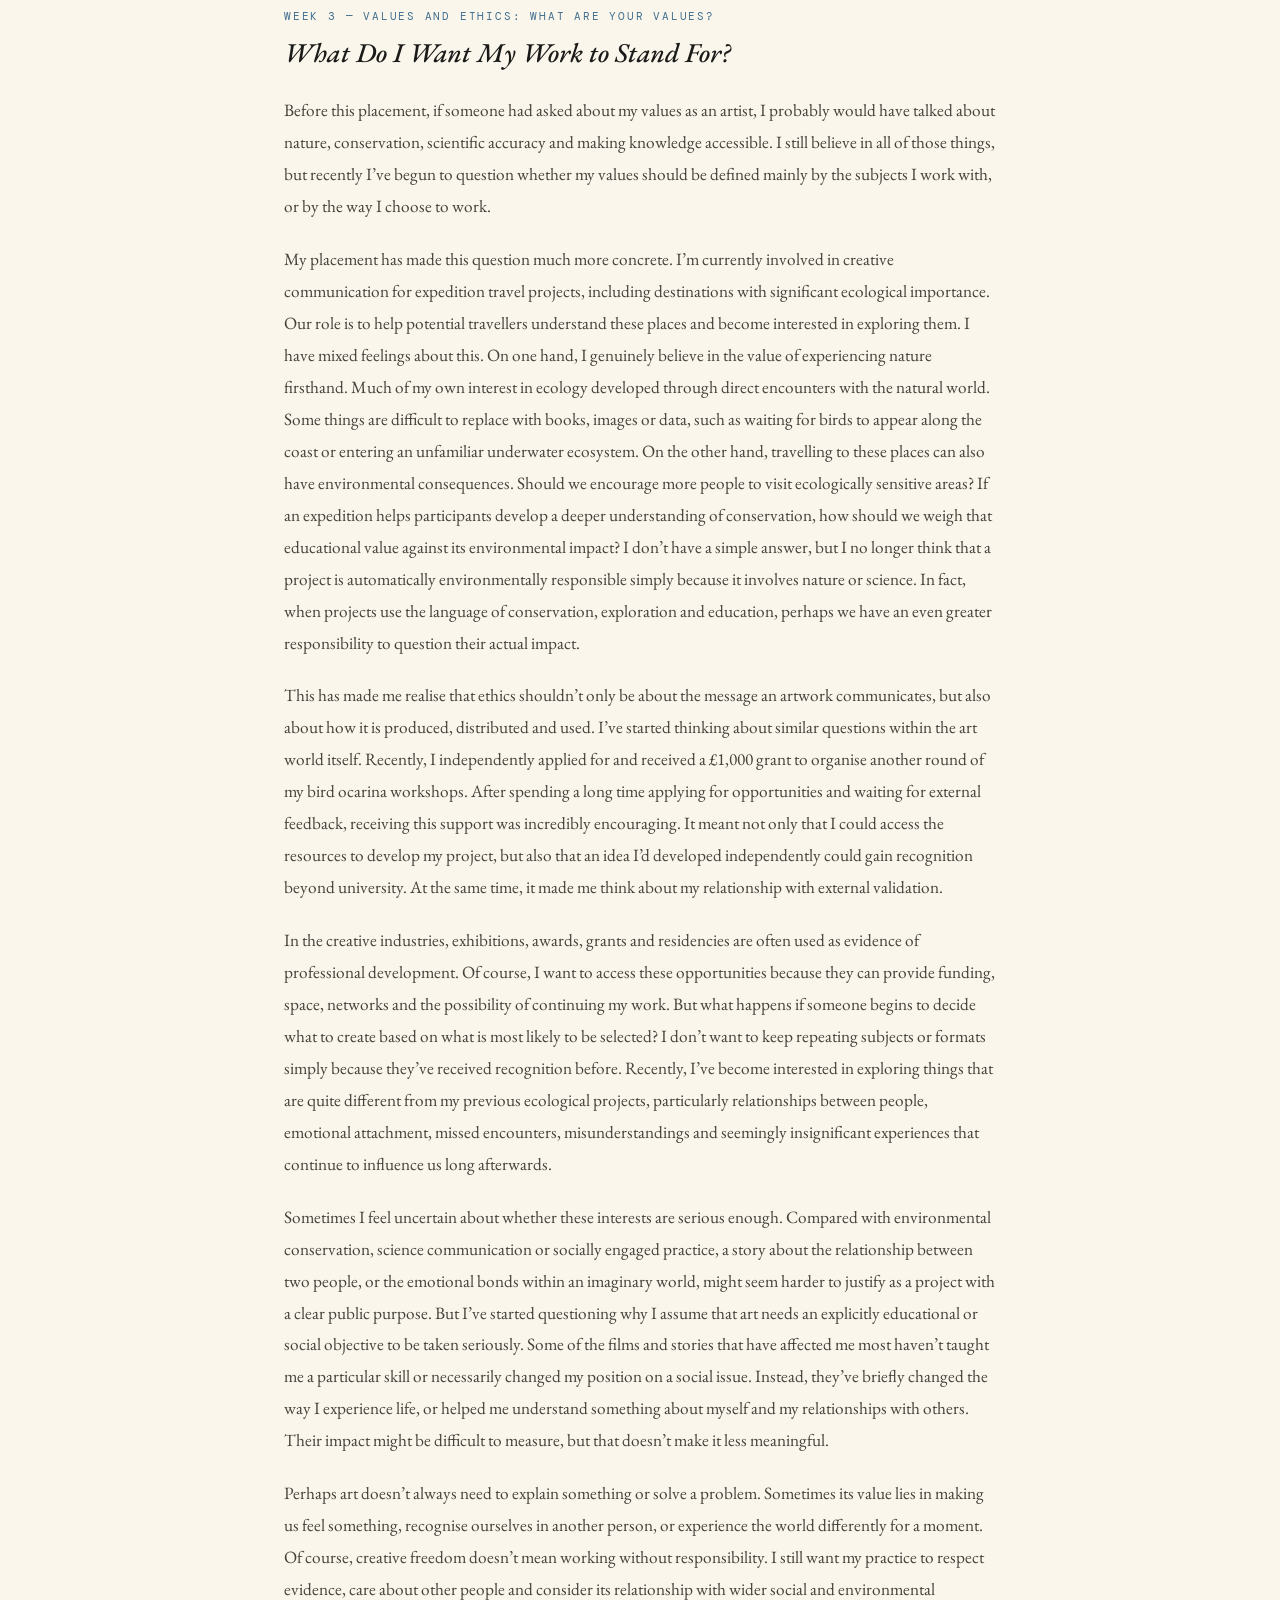
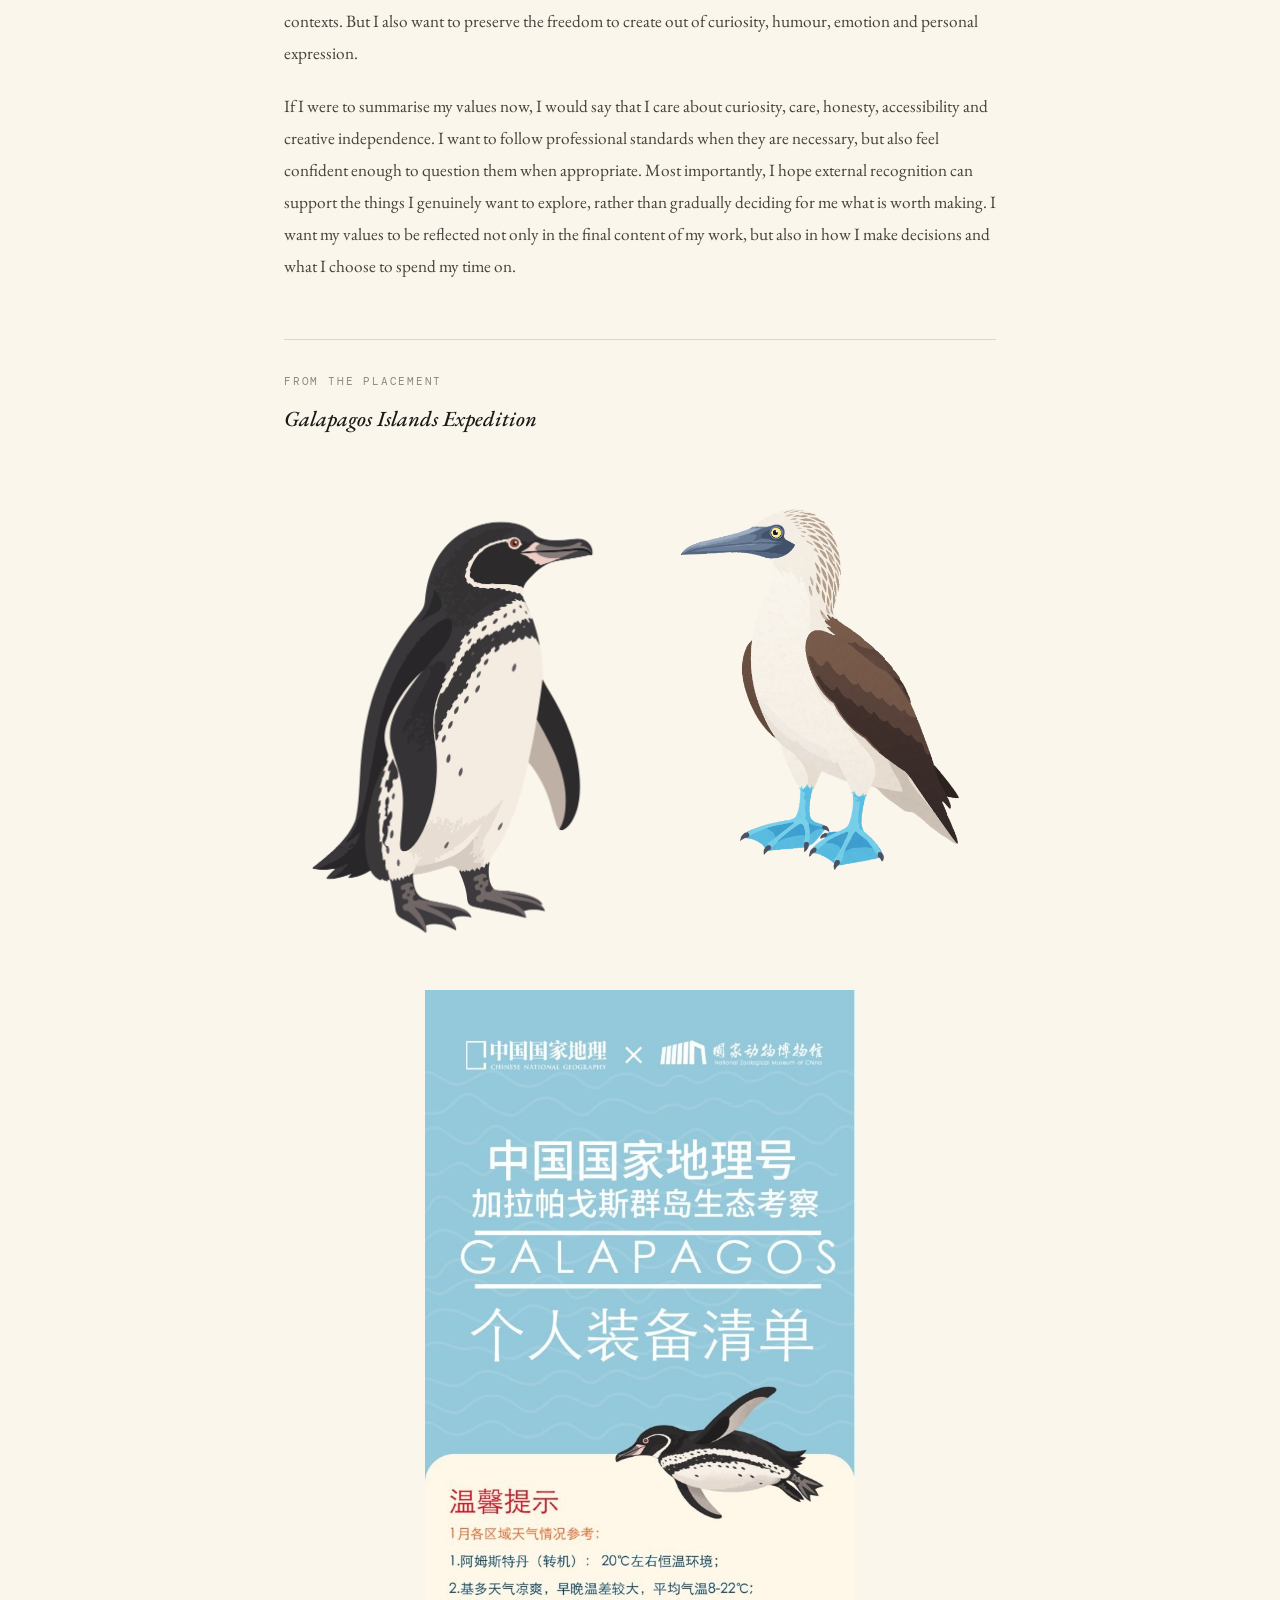
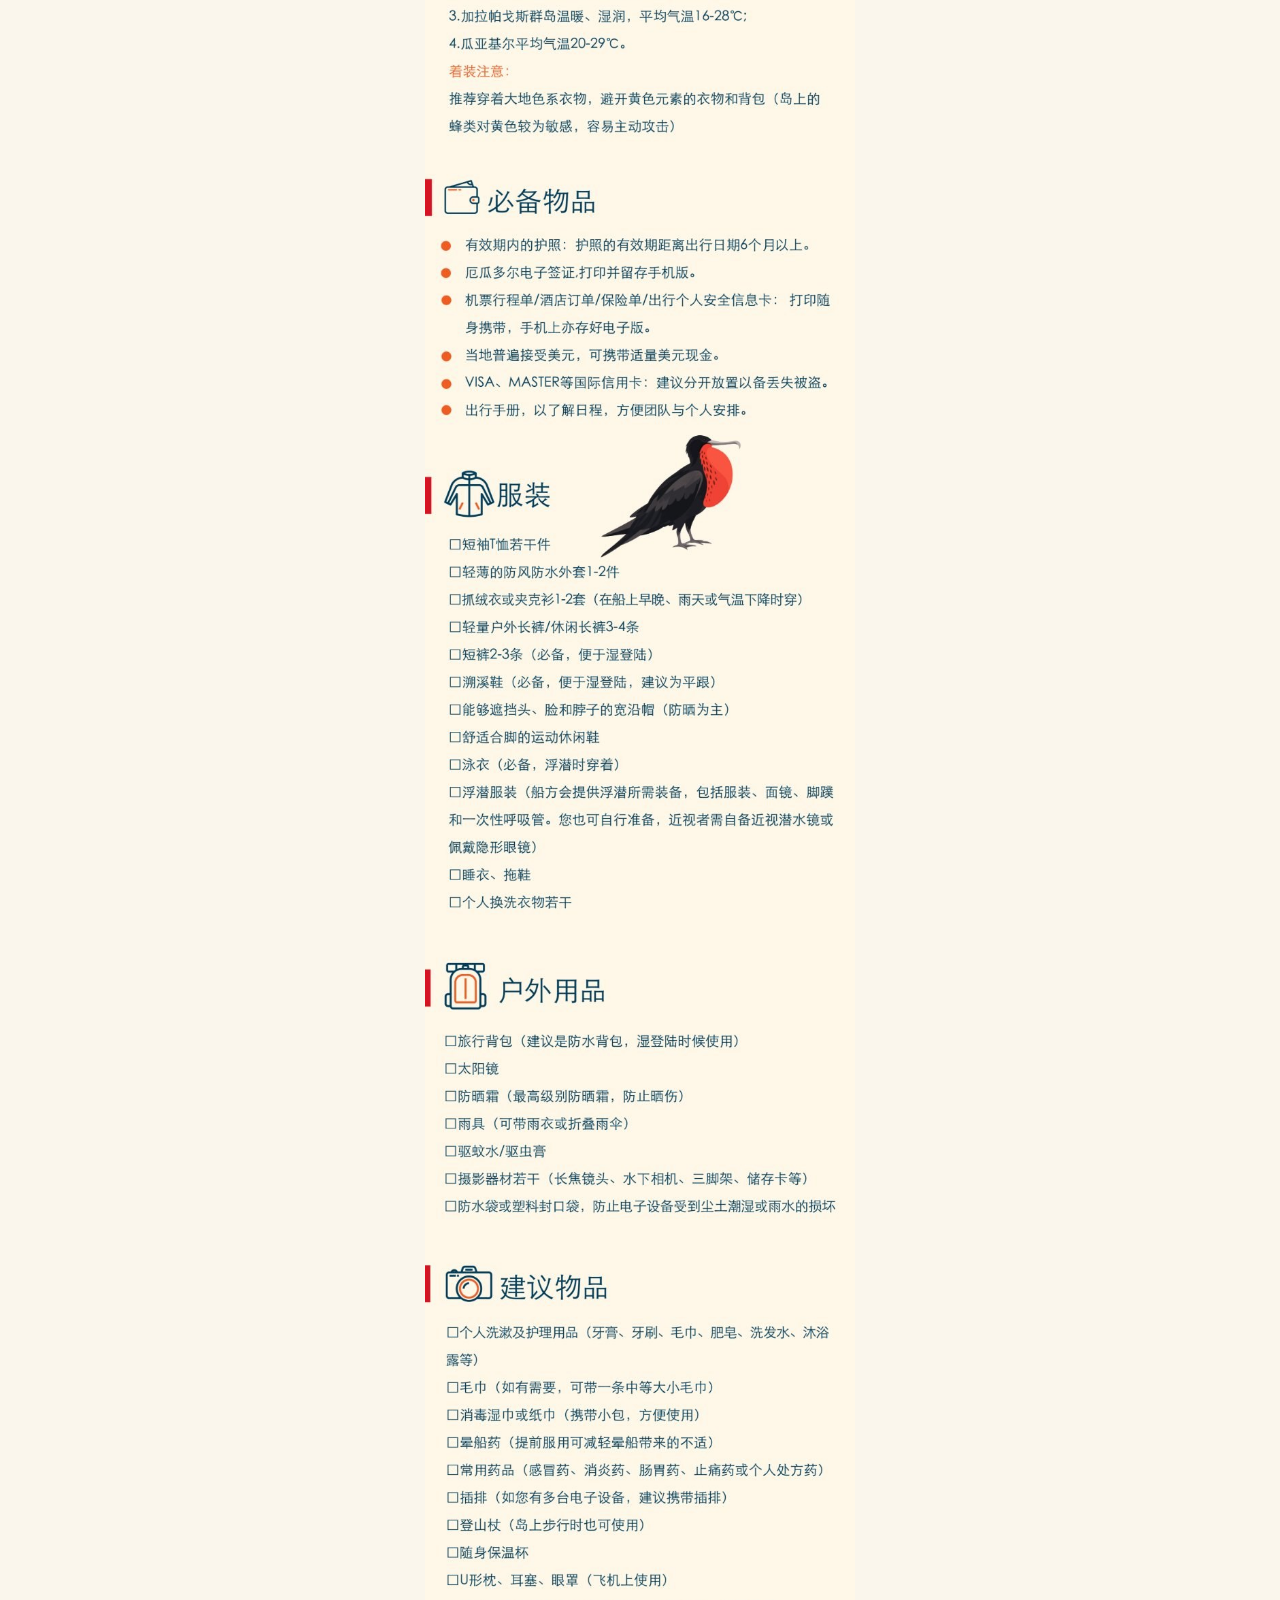
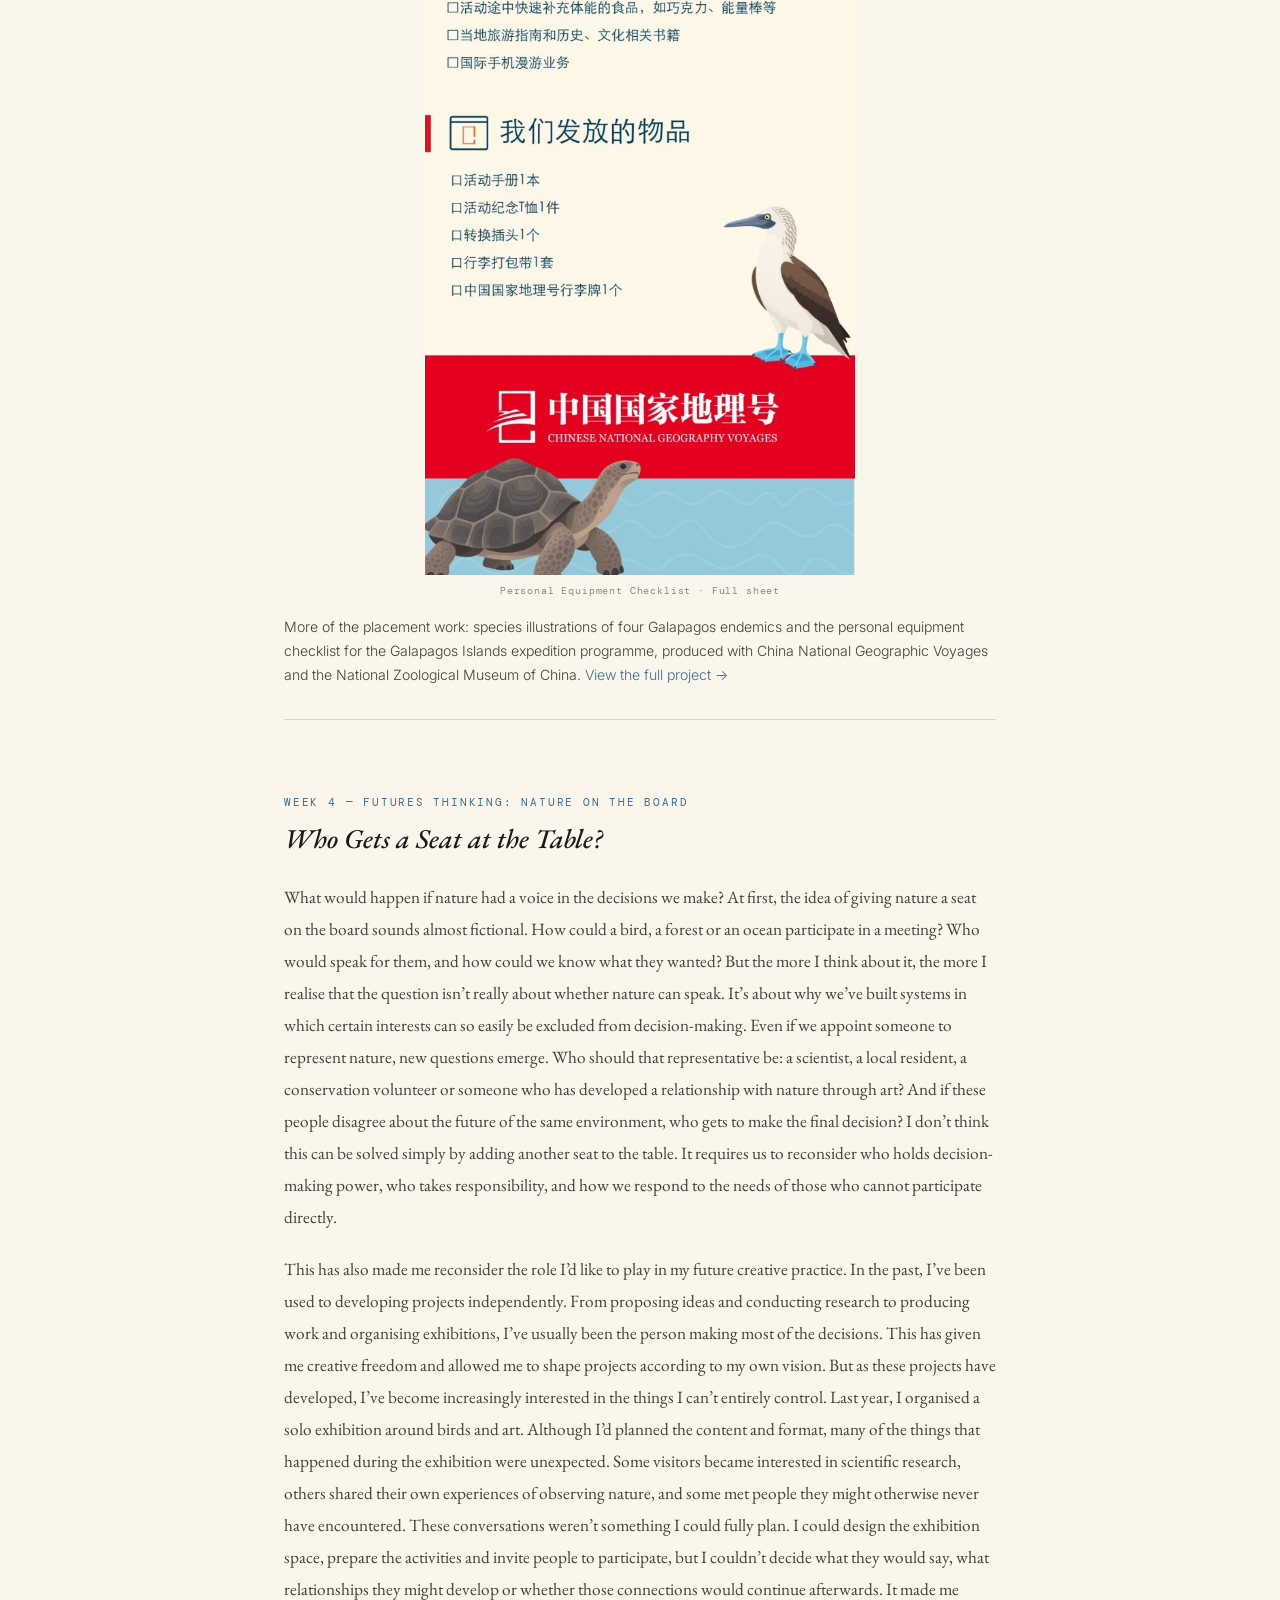
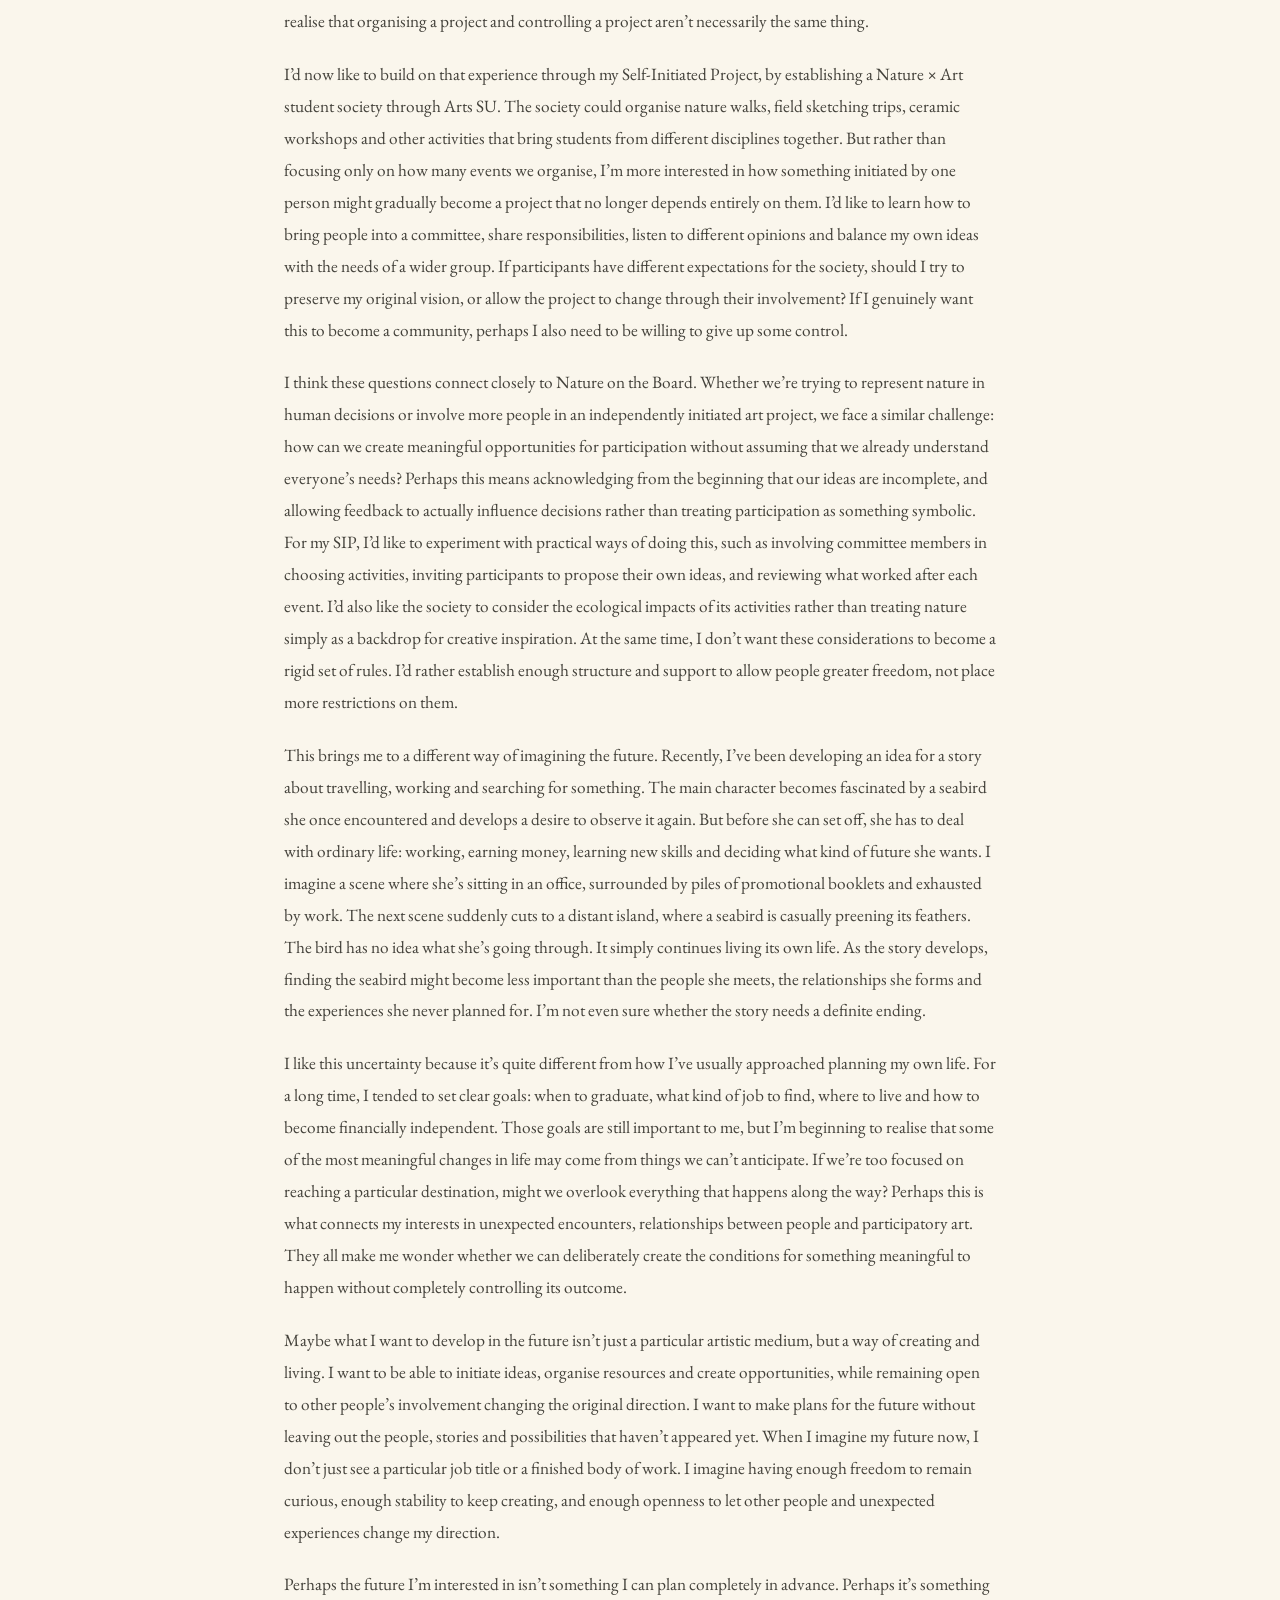
==== commit 7b94779e: "Add equipment checklists to blog page and a Blog section on the homepage" ====
--- a/dps-blog.html
+++ b/dps-blog.html
@@ -185,6 +185,8 @@
       <img src="antarctic-humpback-whale.png" alt="Scientific illustration of a humpback whale surfacing"/>
       <img src="antarctic-chinstrap-penguin.png" alt="Scientific illustration of a chinstrap penguin standing on snow"/>
     </div>
+    <img src="antarctic-equipment-checklist.jpg" alt="Personal equipment checklist for the Antarctic Peninsula expedition, full long-form infographic in Chinese" style="display:block;width:100%;max-width:430px;height:auto;margin:1rem auto 0.4rem;"/>
+    <p style="font-family:var(--mono);font-size:0.65rem;color:var(--ink-3);letter-spacing:0.08em;text-align:center;margin-bottom:1rem;">Personal Equipment Checklist · Full sheet</p>
     <p class="insert-text">The placement work described above: species illustrations of four Antarctic animals and the long-form personal equipment checklist I designed for travellers on the Antarctic Peninsula expedition programme. <a href="project-08.html">View the full project →</a></p>
   </div>
 
@@ -218,6 +220,8 @@
       <img src="galapagos-penguin.png" alt="Scientific illustration of a Galapagos penguin standing"/>
       <img src="galapagos-blue-footed-booby.png" alt="Scientific illustration of a blue-footed booby standing"/>
     </div>
+    <img src="galapagos-equipment-checklist.jpg" alt="Personal equipment checklist for the Galapagos Islands expedition, full long-form infographic in Chinese" style="display:block;width:100%;max-width:430px;height:auto;margin:1rem auto 0.4rem;"/>
+    <p style="font-family:var(--mono);font-size:0.65rem;color:var(--ink-3);letter-spacing:0.08em;text-align:center;margin-bottom:1rem;">Personal Equipment Checklist · Full sheet</p>
     <p class="insert-text">More of the placement work: species illustrations of four Galapagos endemics and the personal equipment checklist for the Galapagos Islands expedition programme, produced with China National Geographic Voyages and the National Zoological Museum of China. <a href="project-09.html">View the full project →</a></p>
   </div>
 
